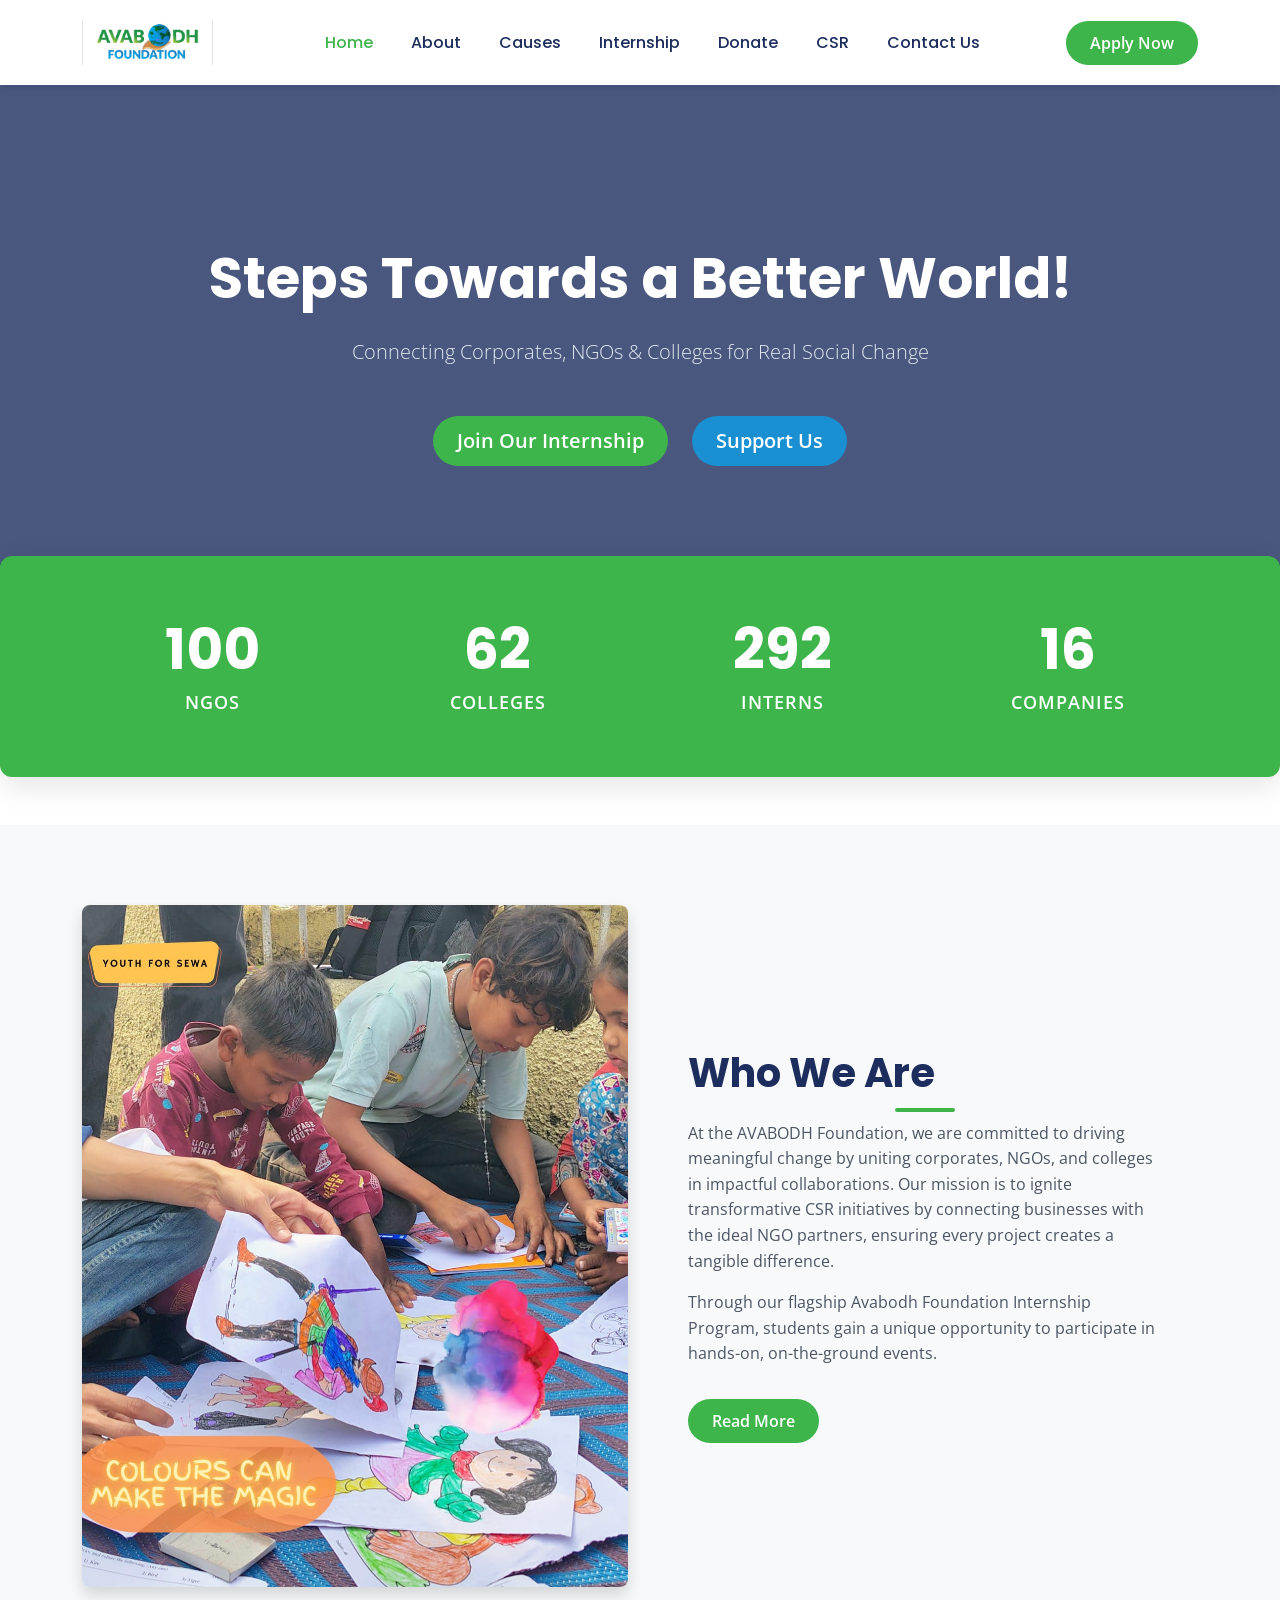
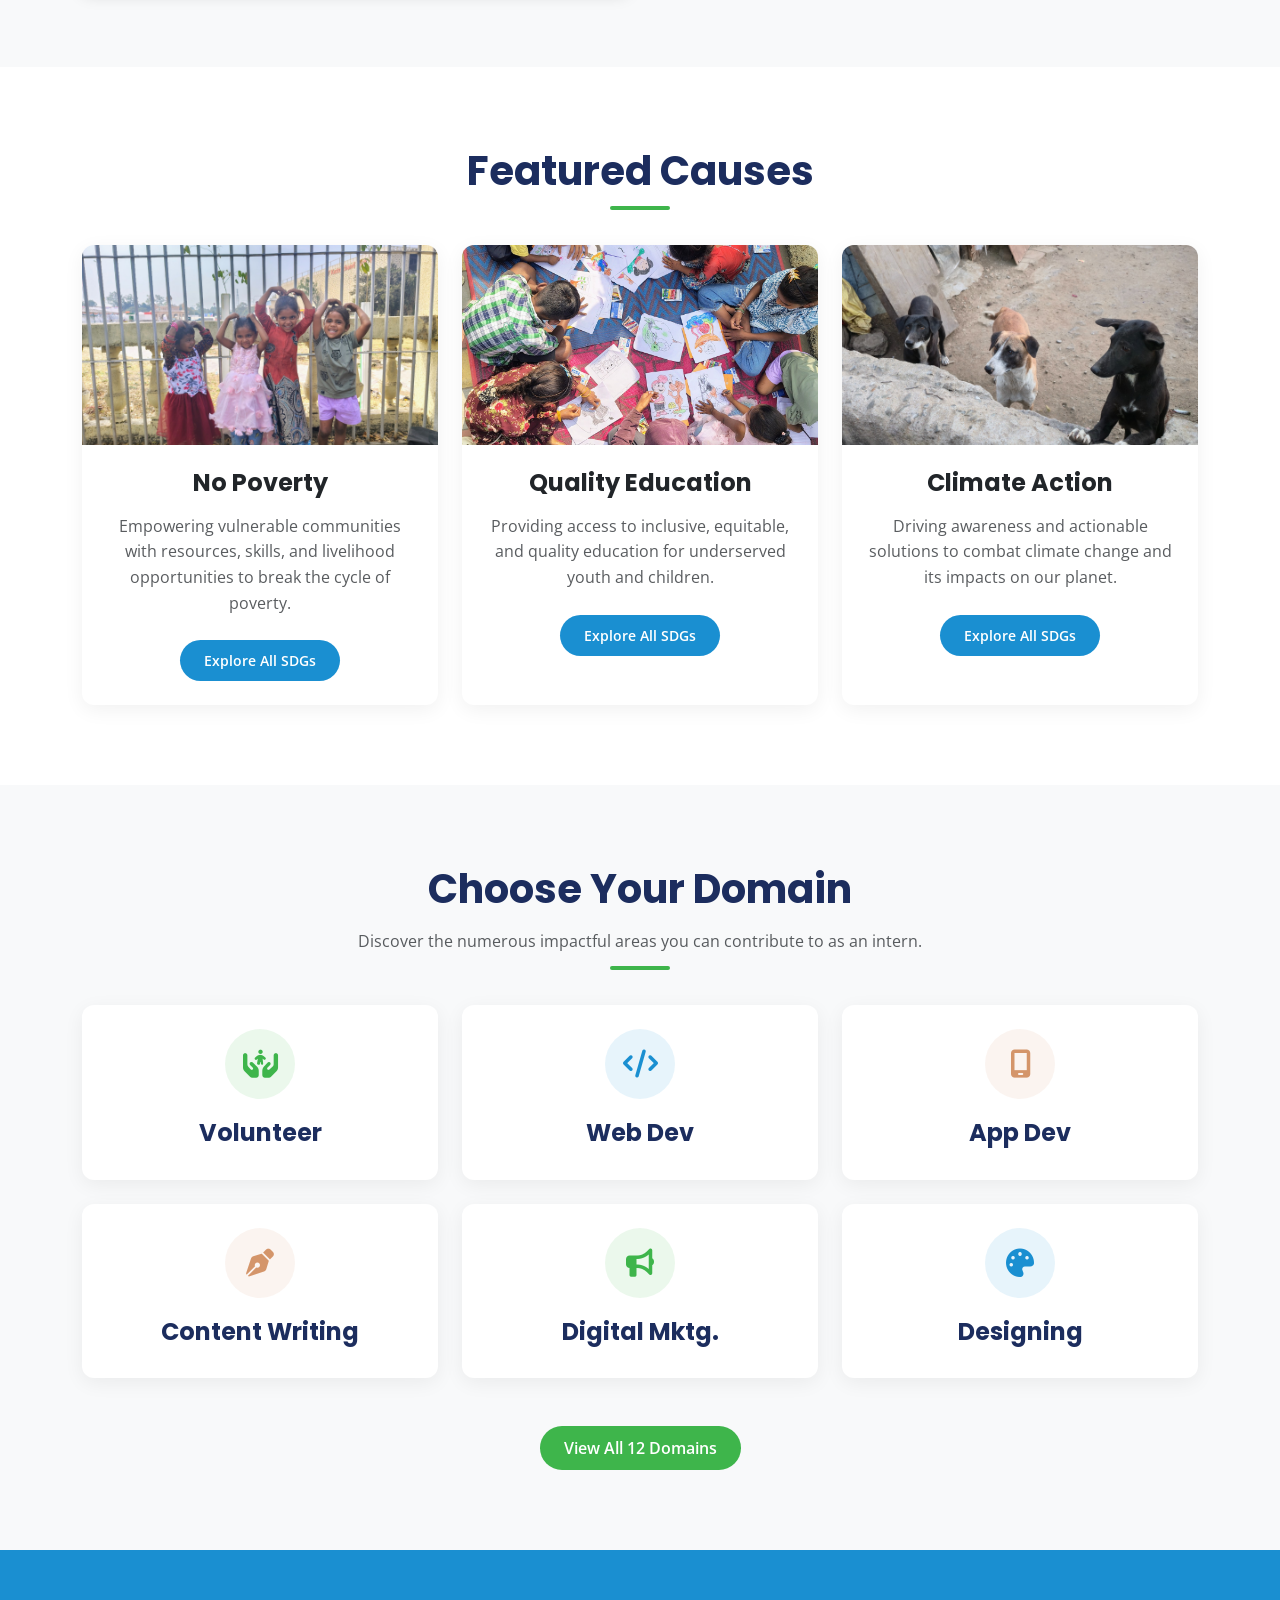
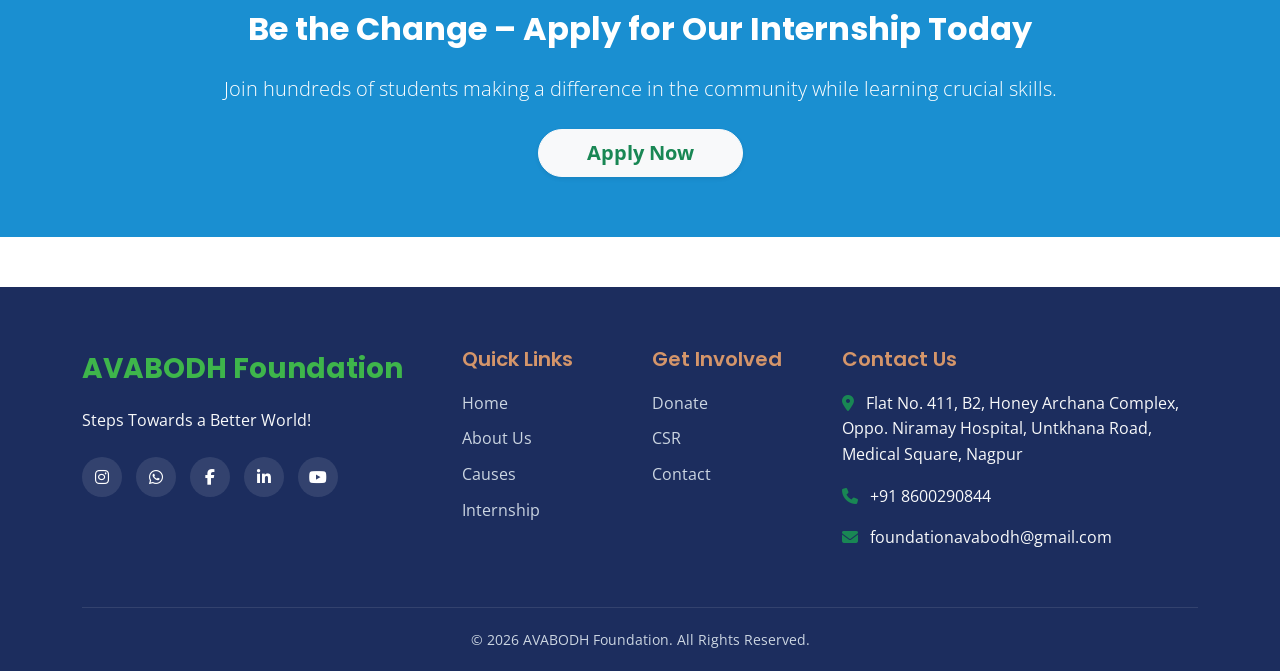
==== index.html @ 66e3672c "Update index.html" ====
<!DOCTYPE html>
<html lang="en">
<head>
    <meta charset="UTF-8">
    <meta name="viewport" content="width=device-width, initial-scale=1.0">
    <meta name="description" content="AVABODH Foundation - Connecting Corporates, NGOs & Colleges for Real Social Change">
    <title>AVABODH Foundation | Steps Towards a Better World!</title>
    <!-- Google Fonts -->
    <link href="https://fonts.googleapis.com/css2?family=Poppins:wght@400;500;600;700;800&family=Open+Sans:wght@400;500;600&display=swap" rel="stylesheet">
    <!-- Bootstrap 5 CSS -->
    <link href="https://cdn.jsdelivr.net/npm/bootstrap@5.3.0/dist/css/bootstrap.min.css" rel="stylesheet">
    <!-- Font Awesome 6 -->
    <link rel="stylesheet" href="https://cdnjs.cloudflare.com/ajax/libs/font-awesome/6.4.0/css/all.min.css">
    <!-- Custom CSS -->
    <link rel="stylesheet" href="css/style.css">
</head>
<body>

    <!-- Navbar -->
    <nav class="navbar navbar-expand-lg sticky-top">
        <div class="container">
            <a class="navbar-brand d-flex align-items-center" href="index.html">
    <img src="images/logo.jpeg" alt="AVABODH Logo" class="logo-img">
</a>
            <button class="navbar-toggler" type="button" data-bs-toggle="collapse" data-bs-toggle="collapse" data-bs-target="#mainNav" aria-controls="mainNav" aria-expanded="false" aria-label="Toggle navigation">
                <span class="navbar-toggler-icon"></span>
            </button>
            <div class="collapse navbar-collapse" id="mainNav">
                <ul class="navbar-nav mx-auto mb-2 mb-lg-0">
                    <li class="nav-item"><a class="nav-link active" href="index.html">Home</a></li>
                    <li class="nav-item"><a class="nav-link" href="about.html">About</a></li>
                    <li class="nav-item"><a class="nav-link" href="causes.html">Causes</a></li>
                    <li class="nav-item"><a class="nav-link" href="internship.html">Internship</a></li>
                    <li class="nav-item"><a class="nav-link" href="donate.html">Donate</a></li>
                    <li class="nav-item"><a class="nav-link" href="csr.html">CSR</a></li>
                    <li class="nav-item"><a class="nav-link" href="contact.html">Contact Us</a></li>
                </ul>
                <a href="internship.html" class="btn btn-primary-custom">Apply Now</a>
            </div>
        </div>
    </nav>

    <!-- Hero Section -->
    <section class="hero-section text-center d-flex align-items-center">
        <div class="container">
            <div class="row align-items-center justify-content-center">
                <div class="col-lg-10">
                    <h1 class="display-3 fw-bold mb-4">Steps Towards a <span>Better World!</span></h1>
                    <p class="lead mb-5">Connecting Corporates, NGOs & Colleges for Real Social Change</p>
                    <div class="d-flex justify-content-center gap-4">
                        <a href="internship.html" class="btn btn-primary-custom btn-lg">Join Our Internship</a>
                        <a href="donate.html" class="btn btn-secondary-custom btn-lg">Support Us</a>
                    </div>
                </div>
            </div>
        </div>
    </section>

    <!-- Stats Section -->
<section class="stats-section mb-5">
    <div class="container">
        <div class="row text-center g-4">

            <!-- NGOs -->
            <div class="col-md-3 col-6">
                <div class="stat-item">
                    <h2 class="stat-counter" data-target="130">0</h2>
                    <p>NGOs</p>
                </div>
            </div>

            <!-- Colleges -->
            <div class="col-md-3 col-6">
                <div class="stat-item">
                    <h2 class="stat-counter" data-target="80">0</h2>
                    <p>Colleges</p>
                </div>
            </div>

            <!-- Interns -->
            <div class="col-md-3 col-6">
                <div class="stat-item">
                    <h2 class="stat-counter" data-target="380">0</h2>
                    <p>Interns</p>
                </div>
            </div>

            <!-- Companies -->
            <div class="col-md-3 col-6">
                <div class="stat-item">
                    <h2 class="stat-counter" data-target="20">0</h2>
                    <p>Companies</p>
                </div>
            </div>

        </div>
    </div>
</section>
    <!-- About Preview -->
    <section class="section-padding bg-light">
        <div class="container">
            <div class="row align-items-center">
                <div class="col-lg-6 mb-4 mb-lg-0">
                    <img src="IMG-20260204-WA0014.jpg" alt="About Us" class="img-fluid rounded-3 shadow">
                </div>
                <div class="col-lg-6 px-lg-5">
                    <div class="section-title text-start mb-4">
                        <h2 class="fw-bold">Who We Are</h2>
                    </div>
                    <p>At the AVABODH Foundation, we are committed to driving meaningful change by uniting corporates, NGOs, and colleges in impactful collaborations. Our mission is to ignite transformative CSR initiatives by connecting businesses with the ideal NGO partners, ensuring every project creates a tangible difference.</p>
                    <p>Through our flagship Avabodh Foundation Internship Program, students gain a unique opportunity to participate in hands-on, on-the-ground events.</p>
                    <a href="about.html" class="btn btn-primary-custom mt-3">Read More</a>
                </div>
            </div>
        </div>
    </section>

    <!-- Featured Causes -->
    <section class="section-padding">
        <div class="container">
            <div class="section-title">
                <h2>Featured Causes</h2>
            </div>
            <div class="row g-4">
                <div class="col-lg-4 col-md-6">
                    <div class="card custom-card">
                        <div class="card-img-container">
                            <img src="./images/poverty.jpeg" alt="No Poverty" class="img-fluid">
                        </div>
                        <div class="card-body p-4 text-center">
                            <h4 class="card-title fw-bold mb-3">No Poverty</h4>
                            <p class="card-text text-muted mb-4">Empowering vulnerable communities with resources, skills, and livelihood opportunities to break the cycle of poverty.</p>
                            <a href="causes.html" class="btn btn-secondary-custom btn-sm">Explore All SDGs</a>
                        </div>
                    </div>
                </div>
                <div class="col-lg-4 col-md-6">
                    <div class="card custom-card">
                        <div class="card-img-container">
                            <img src="./images/educationq.jpeg" alt="Quality Education">
                        </div>
                        <div class="card-body p-4 text-center">
                            <h4 class="card-title fw-bold mb-3">Quality Education</h4>
                            <p class="card-text text-muted mb-4">Providing access to inclusive, equitable, and quality education for underserved youth and children.</p>
                            <a href="causes.html" class="btn btn-secondary-custom btn-sm">Explore All SDGs</a>
                        </div>
                    </div>
                </div>
                <div class="col-lg-4 col-md-6">
                    <div class="card custom-card">
                        <div class="card-img-container">
                            <img src="./images/climate.jpeg" alt="Climate Action">
                        </div>
                        <div class="card-body p-4 text-center">
                            <h4 class="card-title fw-bold mb-3">Climate Action</h4>
                            <p class="card-text text-muted mb-4">Driving awareness and actionable solutions to combat climate change and its impacts on our planet.</p>
                            <a href="causes.html" class="btn btn-secondary-custom btn-sm">Explore All SDGs</a>
                        </div>
                    </div>
                </div>
            </div>
        </div>
    </section>

    <!-- Internship Teaser -->
    <section class="section-padding bg-light">
        <div class="container">
            <div class="section-title">
                <h2>Choose Your Domain</h2>
                <p class="text-muted mt-3">Discover the numerous impactful areas you can contribute to as an intern.</p>
            </div>
            <div class="row g-4 mb-5 text-center">
                <div class="col-md-4 col-sm-6">
                    <div class="card custom-card p-4">
                        <div class="icon-box mx-auto"><i class="fa-solid fa-hands-holding-child"></i></div>
                        <h4 class="fw-bold">Volunteer</h4>
                    </div>
                </div>
                <div class="col-md-4 col-sm-6">
                    <div class="card custom-card p-4">
                        <div class="icon-box mx-auto blue"><i class="fa-solid fa-code"></i></div>
                        <h4 class="fw-bold">Web Dev</h4>
                    </div>
                </div>
                <div class="col-md-4 col-sm-6">
                    <div class="card custom-card p-4">
                        <div class="icon-box mx-auto tan"><i class="fa-solid fa-mobile-screen"></i></div>
                        <h4 class="fw-bold">App Dev</h4>
                    </div>
                </div>
                <div class="col-md-4 col-sm-6">
                    <div class="card custom-card p-4">
                        <div class="icon-box mx-auto tan"><i class="fa-solid fa-pen-nib"></i></div>
                        <h4 class="fw-bold">Content Writing</h4>
                    </div>
                </div>
                <div class="col-md-4 col-sm-6">
                    <div class="card custom-card p-4">
                        <div class="icon-box mx-auto"><i class="fa-solid fa-bullhorn"></i></div>
                        <h4 class="fw-bold">Digital Mktg.</h4>
                    </div>
                </div>
                <div class="col-md-4 col-sm-6">
                    <div class="card custom-card p-4">
                        <div class="icon-box mx-auto blue"><i class="fa-solid fa-palette"></i></div>
                        <h4 class="fw-bold">Designing</h4>
                    </div>
                </div>
            </div>
            <div class="text-center">
                <a href="internship.html" class="btn btn-primary-custom">View All 12 Domains</a>
            </div>
        </div>
    </section>

    <!-- CTA Banner -->
    <section class="cta-banner">
        <div class="container">
            <h2 class="fw-bold mb-4">Be the Change – Apply for Our Internship Today</h2>
            <p class="lead mb-4">Join hundreds of students making a difference in the community while learning crucial skills.</p>
            <a href="internship.html" class="btn btn-light btn-lg text-success fw-bold px-5 rounded-pill shadow-sm">Apply Now</a>
        </div>
    </section>

    <!-- Footer -->
    <footer>
        <div class="container">
            <div class="row g-4">
                <div class="col-lg-4 col-md-6">
                    <a class="navbar-brand text-white fs-3 fw-bold d-block mb-3" href="index.html" style="font-family: var(--heading-font);">AVABODH <span style="color: var(--primary-green);">Foundation</span></a>
                    <p class="mb-4 text-light">Steps Towards a Better World!</p>
                    <div class="social-icons">
                        <a href="https://www.instagram.com/reel/C9L1jUaPxgK/" target="_blank"><i class="fa-brands fa-instagram"></i></a>
                        <a href="https://chat.whatsapp.com/GaS6UkNaG8NHEqU58YS4Jh" target="_blank"><i class="fa-brands fa-whatsapp"></i></a>
                        <a href="https://www.facebook.com/reel/1158831598672202" target="_blank"><i class="fa-brands fa-facebook-f"></i></a>
                        <a href="https://www.linkedin.com/posts/avabodh-foundationn_avabodh-socialservicecommunityimpact-activity-7216248771544854529-NcuN" target="_blank"><i class="fa-brands fa-linkedin-in"></i></a>
                        <a href="https://youtube.com/shorts/wvzw0YIG0To" target="_blank"><i class="fa-brands fa-youtube"></i></a>
                    </div>
                </div>
                <div class="col-lg-2 col-md-6">
                    <h5>Quick Links</h5>
                    <ul>
                        <li><a href="index.html">Home</a></li>
                        <li><a href="about.html">About Us</a></li>
                        <li><a href="causes.html">Causes</a></li>
                        <li><a href="internship.html">Internship</a></li>
                    </ul>
                </div>
                <div class="col-lg-2 col-md-6">
                    <h5>Get Involved</h5>
                    <ul>
                        <li><a href="donate.html">Donate</a></li>
                        <li><a href="csr.html">CSR</a></li>
                        <li><a href="contact.html">Contact</a></li>
                    </ul>
                </div>
                <div class="col-lg-4 col-md-6">
                    <h5>Contact Us</h5>
                    <ul class="text-light list-unstyled">
                        <li class="mb-3"><i class="fa-solid fa-location-dot me-2 text-success"></i> Flat No. 411, B2, Honey Archana Complex, Oppo. Niramay Hospital, Untkhana Road, Medical Square, Nagpur</li>
                        <li class="mb-3"><i class="fa-solid fa-phone me-2 text-success"></i> +91 8600290844</li>
                        <li class="mb-3"><i class="fa-solid fa-envelope me-2 text-success"></i> foundationavabodh@gmail.com</li>
                    </ul>
                </div>
            </div>
            <div class="footer-bottom">
                <p class="mb-0">&copy; <span id="year"></span> AVABODH Foundation. All Rights Reserved.</p>
            </div>
        </div>
    </footer>

    <!-- Bootstrap & JS -->
    <script src="https://cdn.jsdelivr.net/npm/bootstrap@5.3.0/dist/js/bootstrap.bundle.min.js"></script>
    <script src="js/main.js"></script>
    <script>
        document.getElementById('year').textContent = new Date().getFullYear();
    </script>
</body>
</html>
---- css/style.css ----
:root {
  --primary-green: #3EB54B;
  --secondary-blue: #1A8FD1;
  --dark-navy: #1C2D5E;
  --accent-tan: #D4956A;
  --bg-color: #FFFFFF;
  --heading-font: 'Poppins', sans-serif;
  --body-font: 'Open Sans', sans-serif;
}

html {
  scroll-behavior: smooth;
}

body {
  font-family: var(--body-font);
  background-color: var(--bg-color);
  color: #4b5563;
  line-height: 1.6;
}

h1, h2, h3, h4, h5, h6 {
  font-family: var(--heading-font);
  font-weight: 700;
  color: var(--dark-navy);
}

/* Custom Buttons */
.btn-primary-custom {
  background-color: var(--primary-green);
  color: #fff;
  border: none;
  font-weight: 600;
  padding: 10px 24px;
  border-radius: 30px;
  transition: all 0.3s ease;
}
.btn-primary-custom:hover {
  background-color: #32963d;
  color: #fff;
  transform: translateY(-2px);
  box-shadow: 0 4px 10px rgba(62, 181, 75, 0.4);
}

.btn-secondary-custom {
  background-color: var(--secondary-blue);
  color: #fff;
  border: none;
  font-weight: 600;
  padding: 10px 24px;
  border-radius: 30px;
  transition: all 0.3s ease;
}
.btn-secondary-custom:hover {
  background-color: #1574a8;
  color: #fff;
  transform: translateY(-2px);
  box-shadow: 0 4px 10px rgba(26, 143, 209, 0.4);
}

/* Navbar */
.navbar {
  box-shadow: 0 2px 10px rgba(0,0,0,0.1);
  background-color: #fff;
  padding: 15px 0;

  align-items: center;
}
.navbar-brand {
  font-family: var(--heading-font);
  font-weight: 800;
  color: var(--primary-green) !important;
  font-size: 1.7rem;

  border: none !important; 
  box-shadow: none !important;

}
.navbar-brand span {
  color: var(--dark-navy);
}

.logo-img {
  height: 45px;
  width: auto;
  margin-right: 10px;
}

.nav-link {
  font-family: var(--heading-font);
  font-weight: 500;
  color: var(--dark-navy) !important;
  margin: 0 6px;
  transition: color 0.3s;
  white-space: nowrap;
}

.navbar-nav {
  flex-wrap: nowrap;
  gap: 10px;
}
.nav-link:hover, .nav-link.active {
  color: var(--primary-green) !important;
}

/* Footer */
footer {
  background-color: var(--dark-navy);
  color: #e2e8f0;
  padding: 60px 0 20px;
  margin-top: 50px;
}
footer h5 {
  color: var(--accent-tan);
  margin-bottom: 20px;
  font-weight: 600;
  font-size: 1.25rem;
}
footer p {
  color: #cbd5e1;
}
footer ul {
  padding-left: 0;
  list-style: none;
}
footer ul li {
  margin-bottom: 10px;
}
footer a {
  color: #cbd5e1;
  text-decoration: none;
  transition: color 0.3s;
}
footer a:hover {
  color: var(--primary-green);
}
.social-icons a {
  display: inline-flex;
  align-items: center;
  justify-content: center;
  width: 40px;
  height: 40px;
  border-radius: 50%;
  background: rgba(255,255,255,0.1);
  color: #fff;
  margin-right: 10px;
  transition: all 0.3s;
}
.social-icons a:hover {
  background: var(--primary-green);
  transform: translateY(-3px);
}
.footer-bottom {
  border-top: 1px solid rgba(255,255,255,0.1);
  padding-top: 20px;
  margin-top: 40px;
  text-align: center;
  font-size: 0.9rem;
}

/* Shared Section Styles */
.section-padding {
  padding: 80px 0;
}
.section-title {
  position: relative;
  margin-bottom: 50px;
  text-align: center;
}
.section-title h2 {
  font-size: 2.5rem;
}
.section-title::after {
  content: '';
  width: 60px;
  height: 4px;
  background-color: var(--primary-green);
  position: absolute;
  bottom: -15px;
  left: 50%;
  transform: translateX(-50%);
  border-radius: 2px;
}

/* Cards */
.custom-card {
  border: none;
  border-radius: 12px;
  box-shadow: 0 5px 20px rgba(0,0,0,0.06);
  transition: transform 0.3s, box-shadow 0.3s;
  height: 100%;
  overflow: hidden;
  background: #fff;
}
.custom-card:hover {
  transform: translateY(-8px);
  box-shadow: 0 15px 30px rgba(0,0,0,0.12);
}
.card-img-container {
  height: 200px;
  overflow: hidden;
}
.card-img-container img {
  width: 100%;
  height: 100%;
  object-fit: cover;
  transition: transform 0.5s;
}
.custom-card:hover .card-img-container img {
  transform: scale(1.05);
}
.icon-box {
  width: 70px;
  height: 70px;
  display: flex;
  align-items: center;
  justify-content: center;
  border-radius: 50%;
  background: rgba(62, 181, 75, 0.1);
  color: var(--primary-green);
  font-size: 28px;
  margin-bottom: 20px;
}
.icon-box.blue {
    background: rgba(26, 143, 209, 0.1);
    color: var(--secondary-blue);
}
.icon-box.tan {
    background: rgba(212, 149, 106, 0.1);
    color: var(--accent-tan);
}

/* Hero Section */
.hero-section {
  background: linear-gradient(rgba(28, 45, 94, 0.8), rgba(28, 45, 94, 0.8)), url('../images/Herobg.png') no-repeat center center/cover;
  padding: 160px 0 120px;
  color: #fff;
  text-align: center;
}
.hero-section h1 {
  color: #fff;
  font-size: 3.5rem;
  margin-bottom: 25px;
  line-height: 1.2;
}
.hero-section p {
  font-size: 1.25rem;
  margin-bottom: 40px;
  color: #e2e8f0;
  max-width: 800px;
  margin-left: auto;
  margin-right: auto;
}

/* Stats Section */
.stats-section {
  background-color: var(--primary-green);
  color: #fff;
  padding: 60px 0;
  margin-top: -30px;
  position: relative;
  z-index: 10;
  border-radius: 12px;
  box-shadow: 0 10px 30px rgba(0,0,0,0.1);
}
.stat-item h2 {
  color: #fff;
  font-size: 3.5rem;
  margin-bottom: 5px;
}
.stat-item p {
  font-size: 1.1rem;
  font-weight: 600;
  margin: 0;
  text-transform: uppercase;
  letter-spacing: 1px;
}

/* Page Headers */
.page-header {
  background: linear-gradient(rgba(28, 45, 94, 0.85), rgba(28, 45, 94, 0.85)), url('https://picsum.photos/1920/600?random=2') no-repeat center center/cover;
  padding: 120px 0 80px;
  text-align: center;
  color: #fff;
  margin-bottom: 40px;
}
.page-header h1 {
  color: #fff;
  font-size: 3rem;
  margin-bottom: 15px;
}
.page-header .breadcrumb {
  justify-content: center;
  background: transparent;
  padding: 0;
}
.page-header .breadcrumb-item a {
  color: var(--primary-green);
  text-decoration: none;
}
.page-header .breadcrumb-item.active {
  color: #cbd5e1;
}

/* General Forms */
.form-control, .form-select {
  padding: 12px 15px;
  border-radius: 8px;
  border: 1px solid #ced4da;
}
.form-control:focus, .form-select:focus {
  border-color: var(--primary-green);
  box-shadow: 0 0 0 0.25rem rgba(62, 181, 75, 0.25);
}

/* SDGs Causes specific */
.sdg-card {
  text-align: center;
  padding: 30px 20px;
}
.sdg-number {
  font-size: 3rem;
  font-weight: 800;
  color: var(--primary-green);
  opacity: 0.3;
  margin-bottom: -20px;
}

/* Call to action banners */
.cta-banner {
    background-color: var(--secondary-blue);
    color: white;
    padding: 60px 0;
    text-align: center;
}
.cta-banner h2 {
    color: white;
}
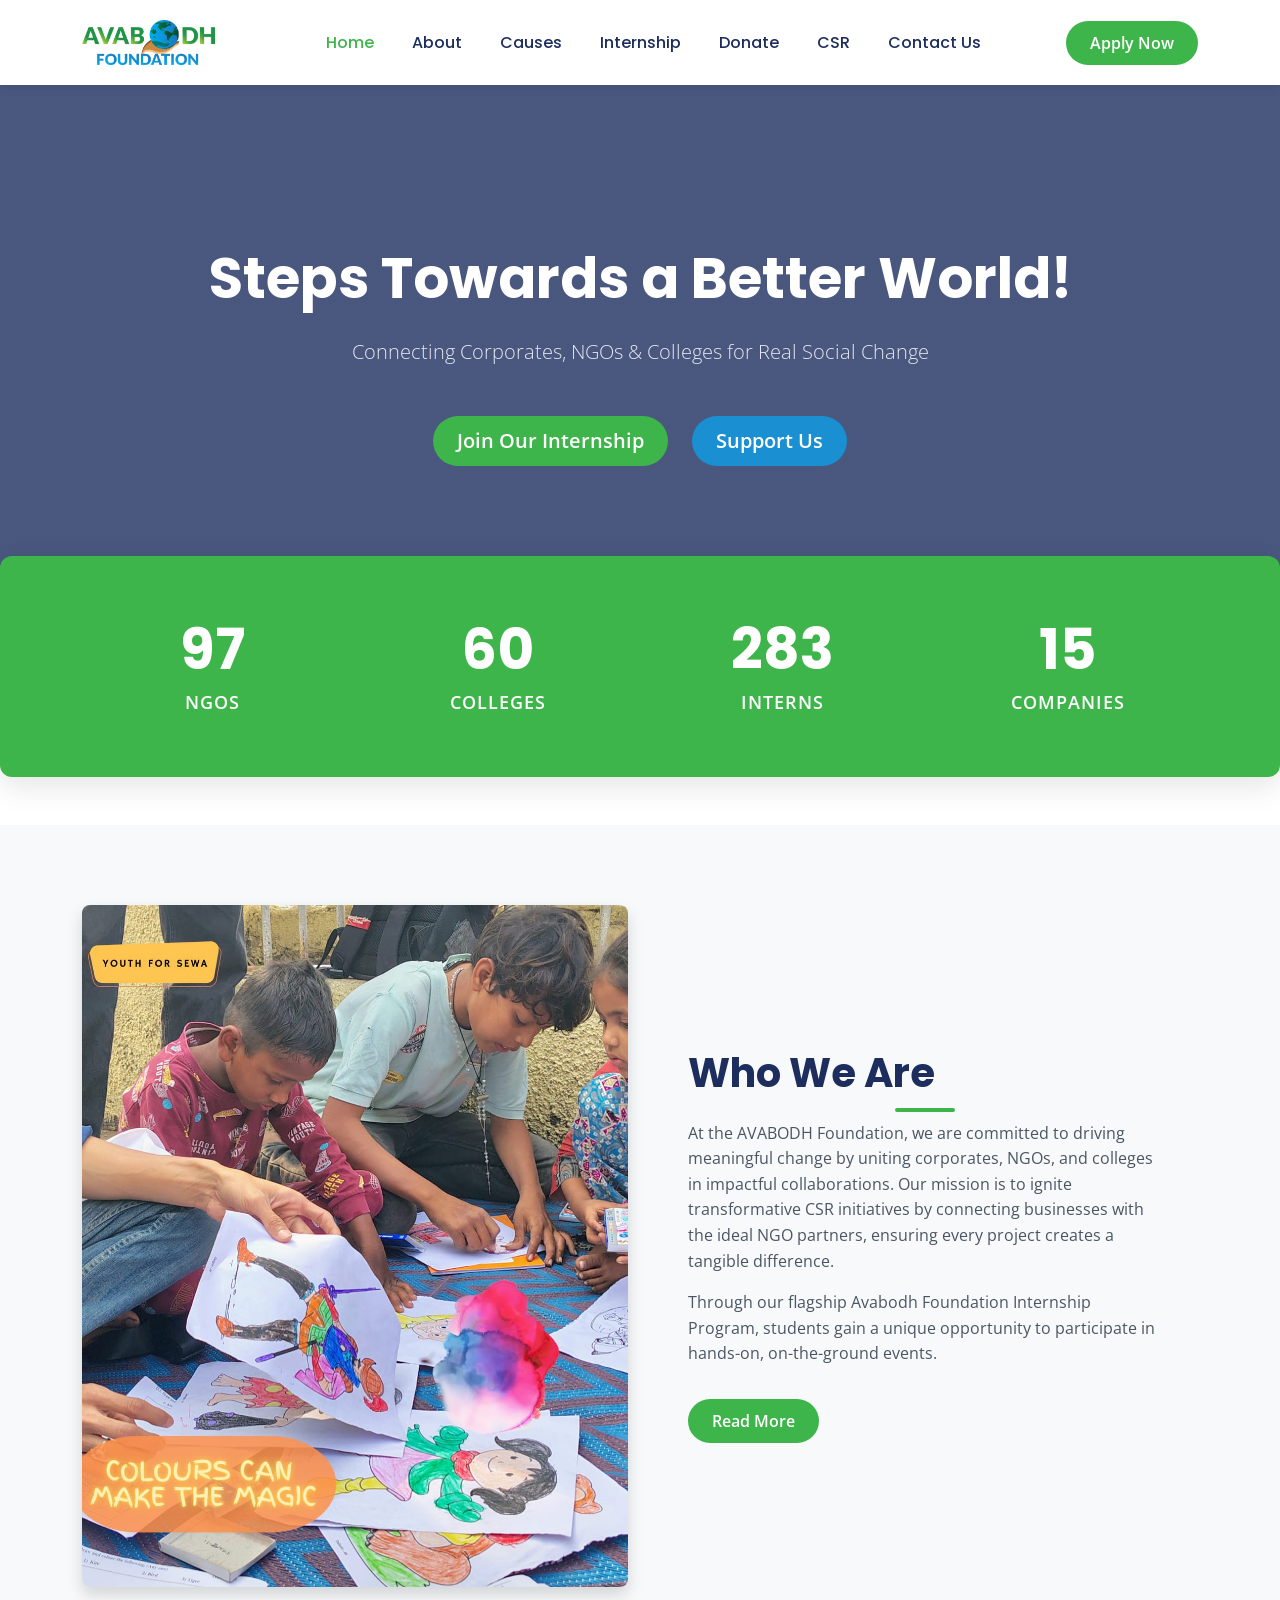
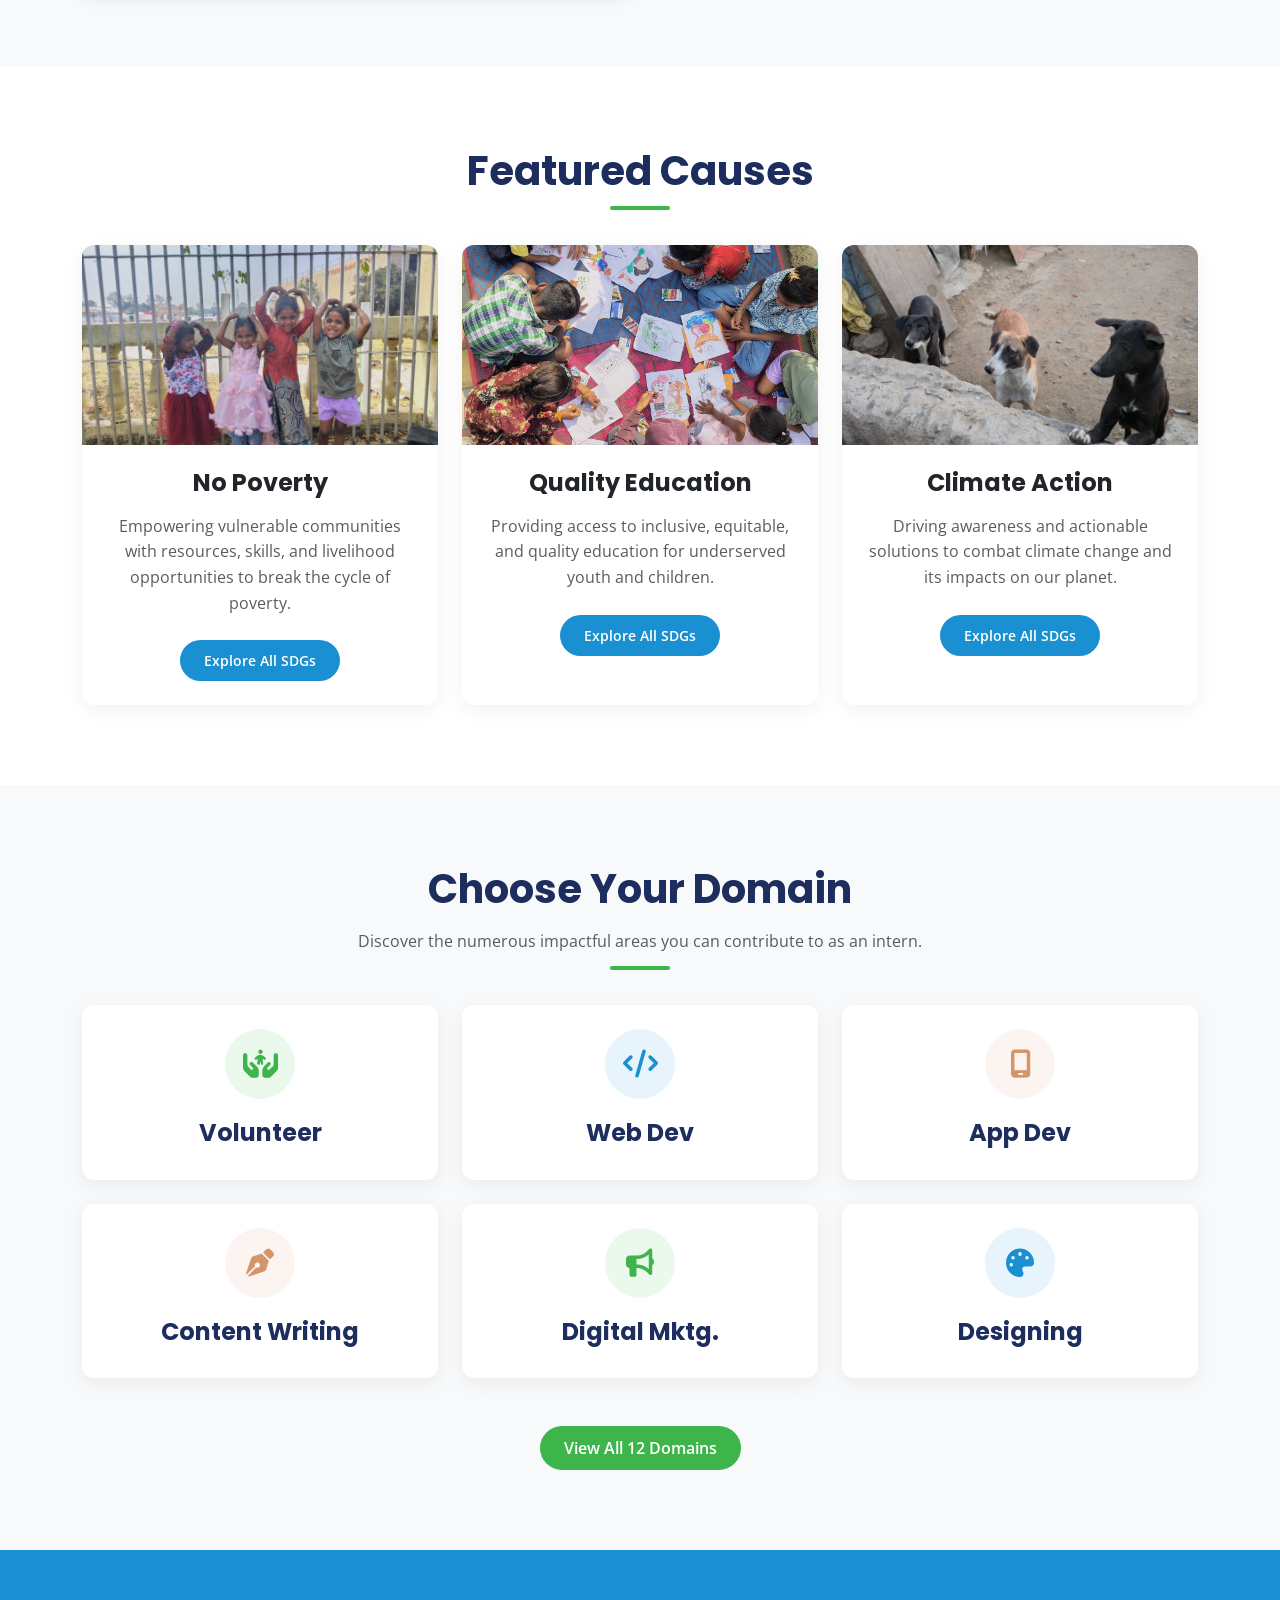
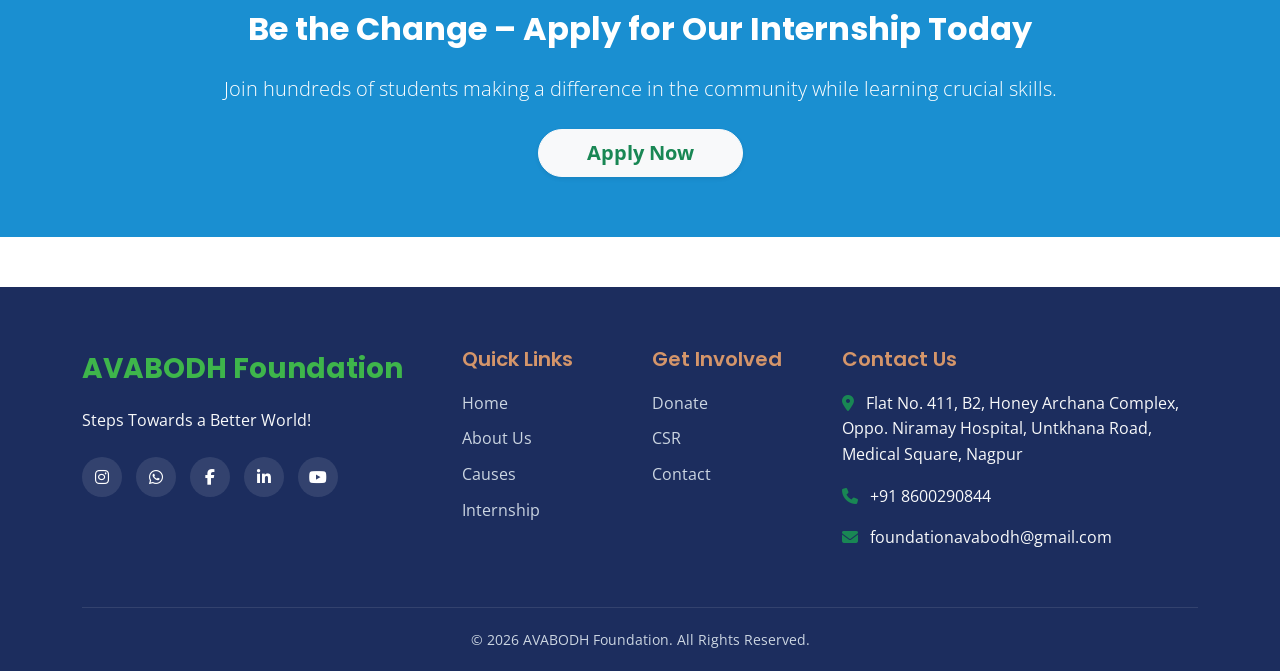
==== commit 69119c65: "Update index.html" ====
--- a/index.html
+++ b/index.html
@@ -20,7 +20,7 @@
     <nav class="navbar navbar-expand-lg sticky-top">
         <div class="container">
             <a class="navbar-brand d-flex align-items-center" href="index.html">
-    <img src="images/logo.jpeg" alt="AVABODH Logo" class="logo-img">
+    <img src="images/logo2.png" alt="AVABODH Logo" class="logo-img">
 </a>
             <button class="navbar-toggler" type="button" data-bs-toggle="collapse" data-bs-toggle="collapse" data-bs-target="#mainNav" aria-controls="mainNav" aria-expanded="false" aria-label="Toggle navigation">
                 <span class="navbar-toggler-icon"></span>
--- a/css/style.css
+++ b/css/style.css
@@ -336,3 +336,38 @@
 .cta-banner h2 {
     color: white;
 }
+
+/* ===== CARD IMAGE SMOOTH ANIMATION ===== */
+.card-img-container img {
+  transition: transform 0.4s ease-in-out;
+}
+
+/* ===== CARD HOVER EFFECT (PREMIUM LOOK) ===== */
+.custom-card {
+  transition: all 0.3s ease;
+}
+
+.custom-card:hover {
+  transform: translateY(-10px) scale(1.01);
+  box-shadow: 0 15px 30px rgba(0,0,0,0.12);
+}
+
+/* ===== OPTIONAL: IMAGE OVERLAY (PRO LOOK) ===== */
+.card-img-container {
+  position: relative;
+}
+
+.card-img-container::after {
+  content: "";
+  position: absolute;
+  inset: 0;
+  background: rgba(0, 0, 0, 0.08); /* light overlay */
+  border-radius: inherit;
+}
+
+/* ===== KEEP IMAGE CLEAN & CONSISTENT ===== */
+.card-img-container img {
+  width: 100%;
+  height: 100%;
+  object-fit: cover;
+}
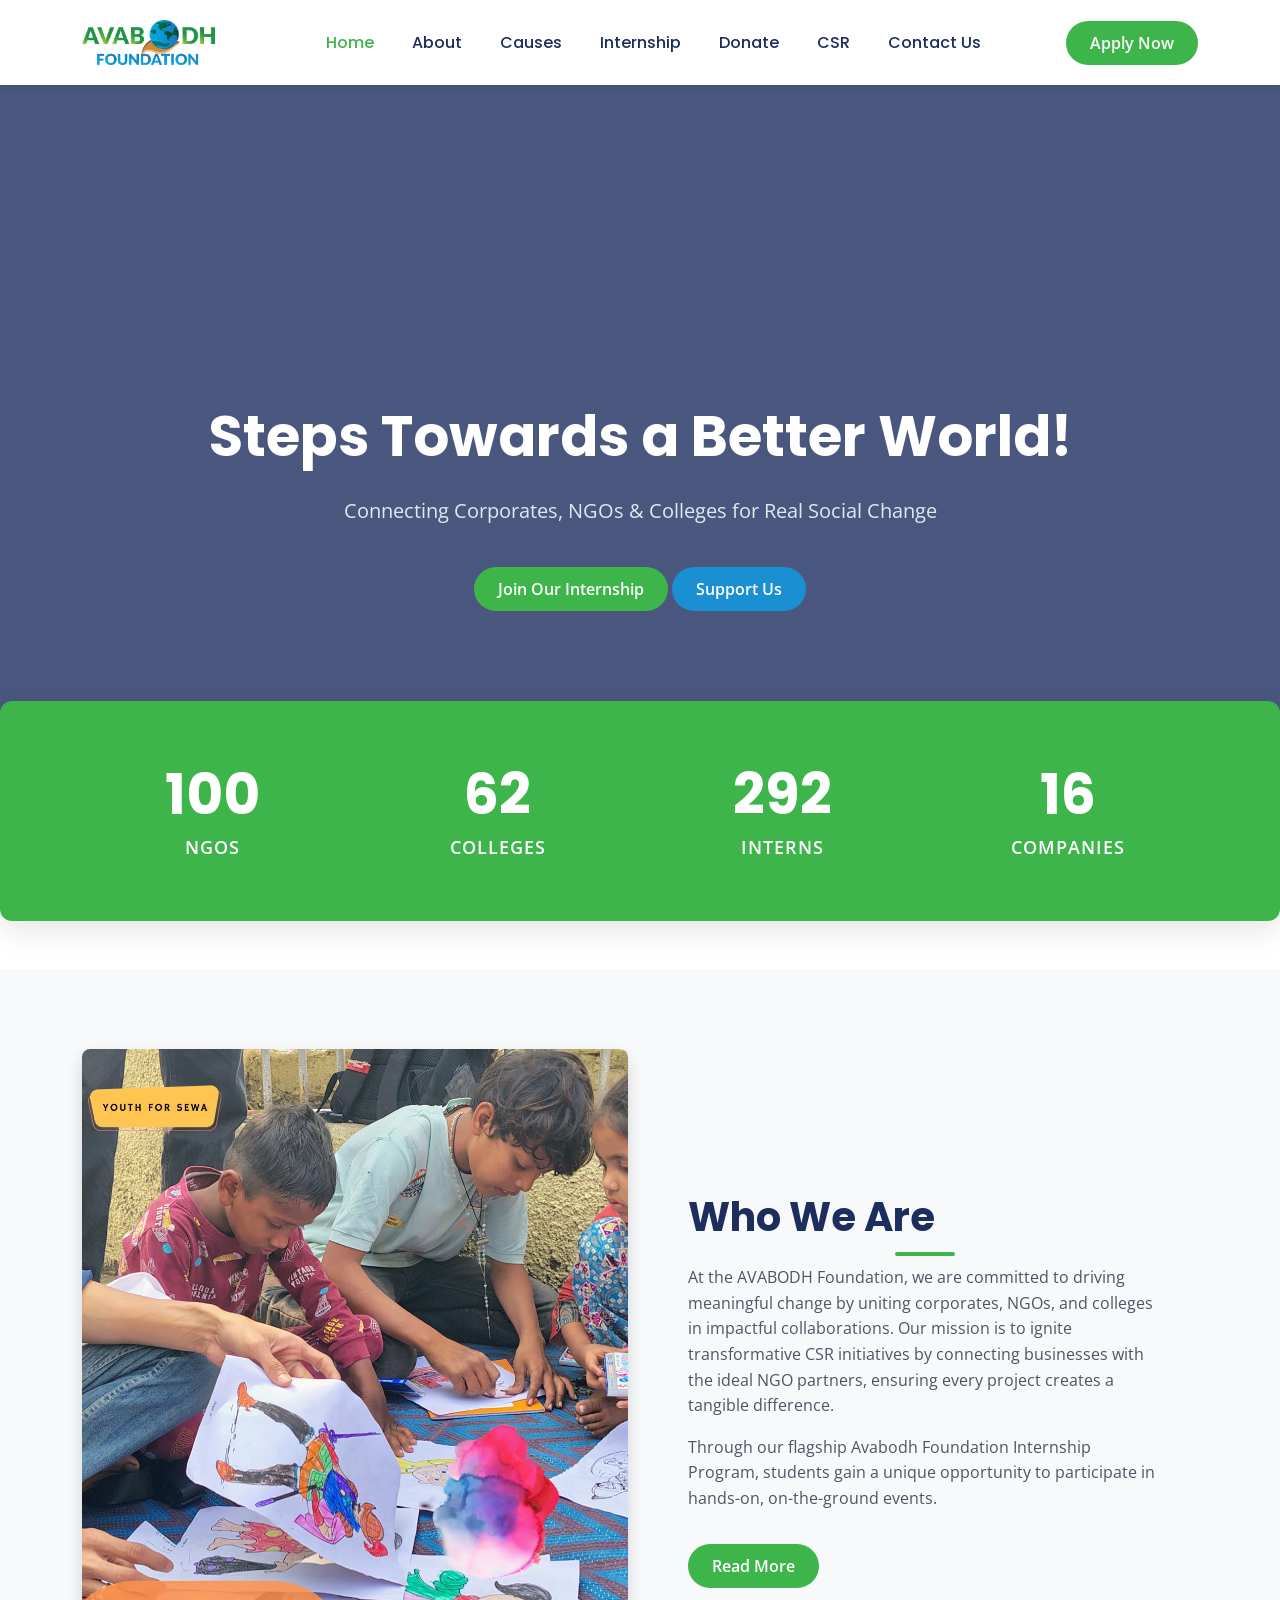
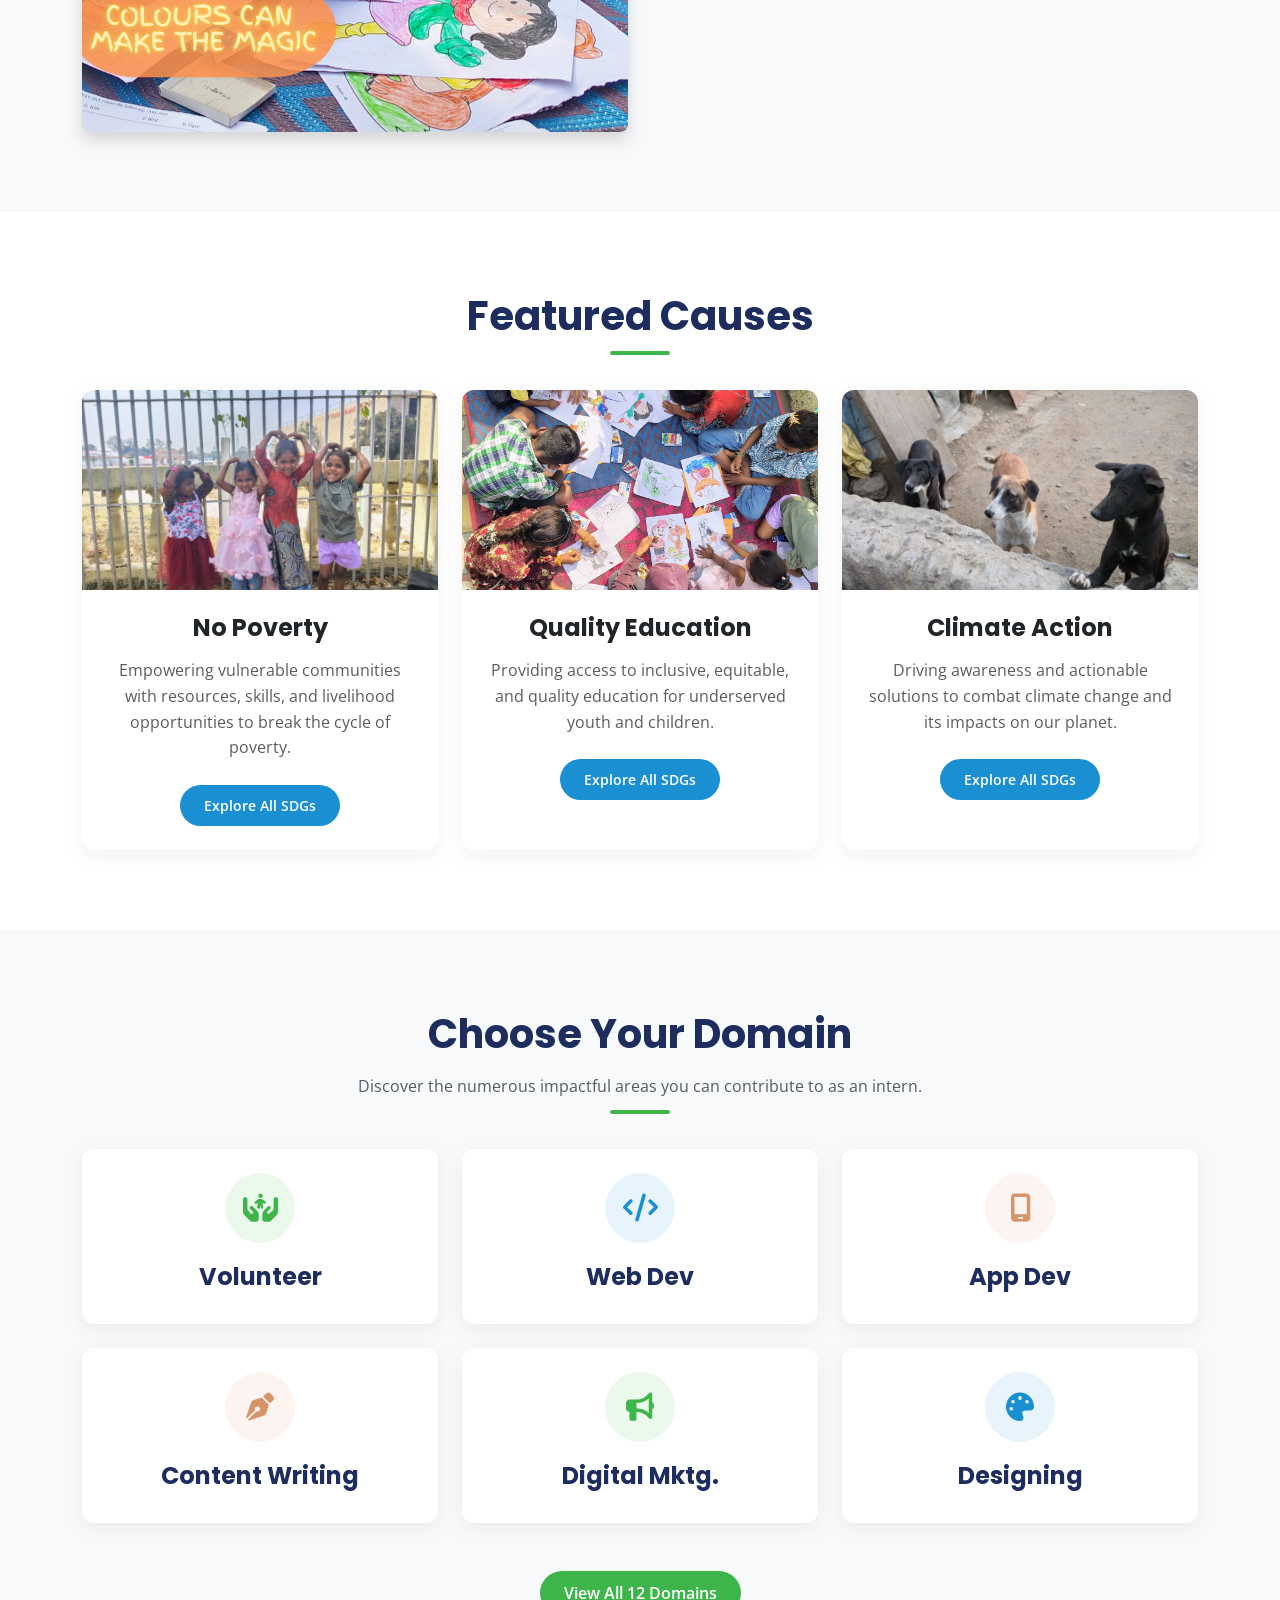
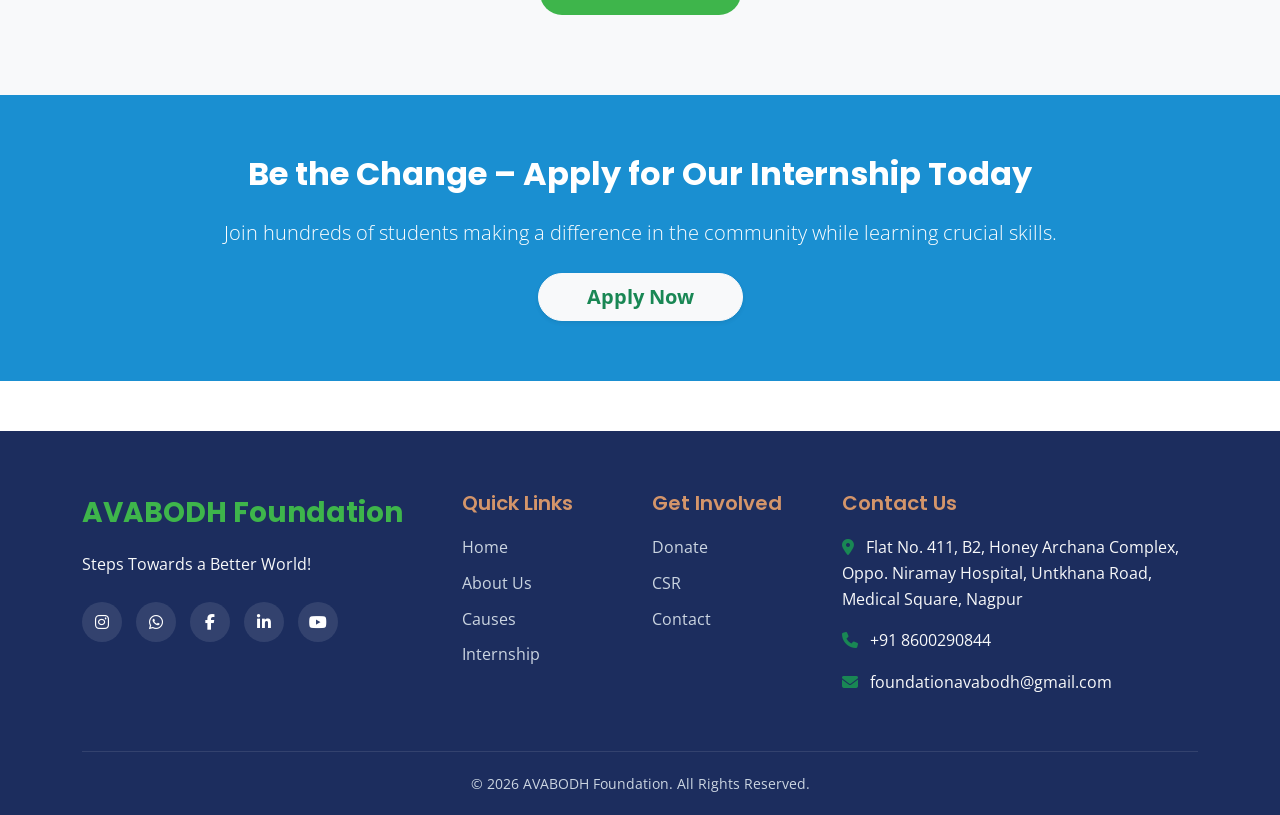
==== commit 63ca5c7f: "Update index.html" ====
--- a/index.html
+++ b/index.html
@@ -22,7 +22,7 @@
             <a class="navbar-brand d-flex align-items-center" href="index.html">
     <img src="images/logo2.png" alt="AVABODH Logo" class="logo-img">
 </a>
-            <button class="navbar-toggler" type="button" data-bs-toggle="collapse" data-bs-toggle="collapse" data-bs-target="#mainNav" aria-controls="mainNav" aria-expanded="false" aria-label="Toggle navigation">
+            <button class="navbar-toggler" type="button" data-bs-toggle="collapse" data-bs-target="#mainNav" aria-controls="mainNav" aria-expanded="false" aria-label="Toggle navigation">
                 <span class="navbar-toggler-icon"></span>
             </button>
             <div class="collapse navbar-collapse" id="mainNav">
@@ -41,20 +41,26 @@
     </nav>
 
     <!-- Hero Section -->
-    <section class="hero-section text-center d-flex align-items-center">
-        <div class="container">
-            <div class="row align-items-center justify-content-center">
-                <div class="col-lg-10">
-                    <h1 class="display-3 fw-bold mb-4">Steps Towards a <span>Better World!</span></h1>
-                    <p class="lead mb-5">Connecting Corporates, NGOs & Colleges for Real Social Change</p>
-                    <div class="d-flex justify-content-center gap-4">
-                        <a href="internship.html" class="btn btn-primary-custom btn-lg">Join Our Internship</a>
-                        <a href="donate.html" class="btn btn-secondary-custom btn-lg">Support Us</a>
-                    </div>
-                </div>
-            </div>
-        </div>
-    </section>
+<section class="hero-section">
+
+  <!-- VIDEO BACKGROUND -->
+  <video autoplay muted loop playsinline class="hero-video">
+    <source src="images/video.mp4" type="video/mp4">
+  </video>
+
+  <!-- DARK OVERLAY -->
+  <div class="hero-overlay"></div>
+
+  <!-- CONTENT -->
+  <div class="container hero-content">
+    <h1>Steps Towards a Better World!</h1>
+    <p>Connecting Corporates, NGOs & Colleges for Real Social Change</p>
+
+    <a href="#" class="btn btn-primary-custom">Join Our Internship</a>
+    <a href="#" class="btn btn-secondary-custom">Support Us</a>
+  </div>
+
+</section>
 
     <!-- Stats Section -->
 <section class="stats-section mb-5">
--- a/css/style.css
+++ b/css/style.css
@@ -336,38 +336,3 @@
 .cta-banner h2 {
     color: white;
 }
-
-/* ===== CARD IMAGE SMOOTH ANIMATION ===== */
-.card-img-container img {
-  transition: transform 0.4s ease-in-out;
-}
-
-/* ===== CARD HOVER EFFECT (PREMIUM LOOK) ===== */
-.custom-card {
-  transition: all 0.3s ease;
-}
-
-.custom-card:hover {
-  transform: translateY(-10px) scale(1.01);
-  box-shadow: 0 15px 30px rgba(0,0,0,0.12);
-}
-
-/* ===== OPTIONAL: IMAGE OVERLAY (PRO LOOK) ===== */
-.card-img-container {
-  position: relative;
-}
-
-.card-img-container::after {
-  content: "";
-  position: absolute;
-  inset: 0;
-  background: rgba(0, 0, 0, 0.08); /* light overlay */
-  border-radius: inherit;
-}
-
-/* ===== KEEP IMAGE CLEAN & CONSISTENT ===== */
-.card-img-container img {
-  width: 100%;
-  height: 100%;
-  object-fit: cover;
-}
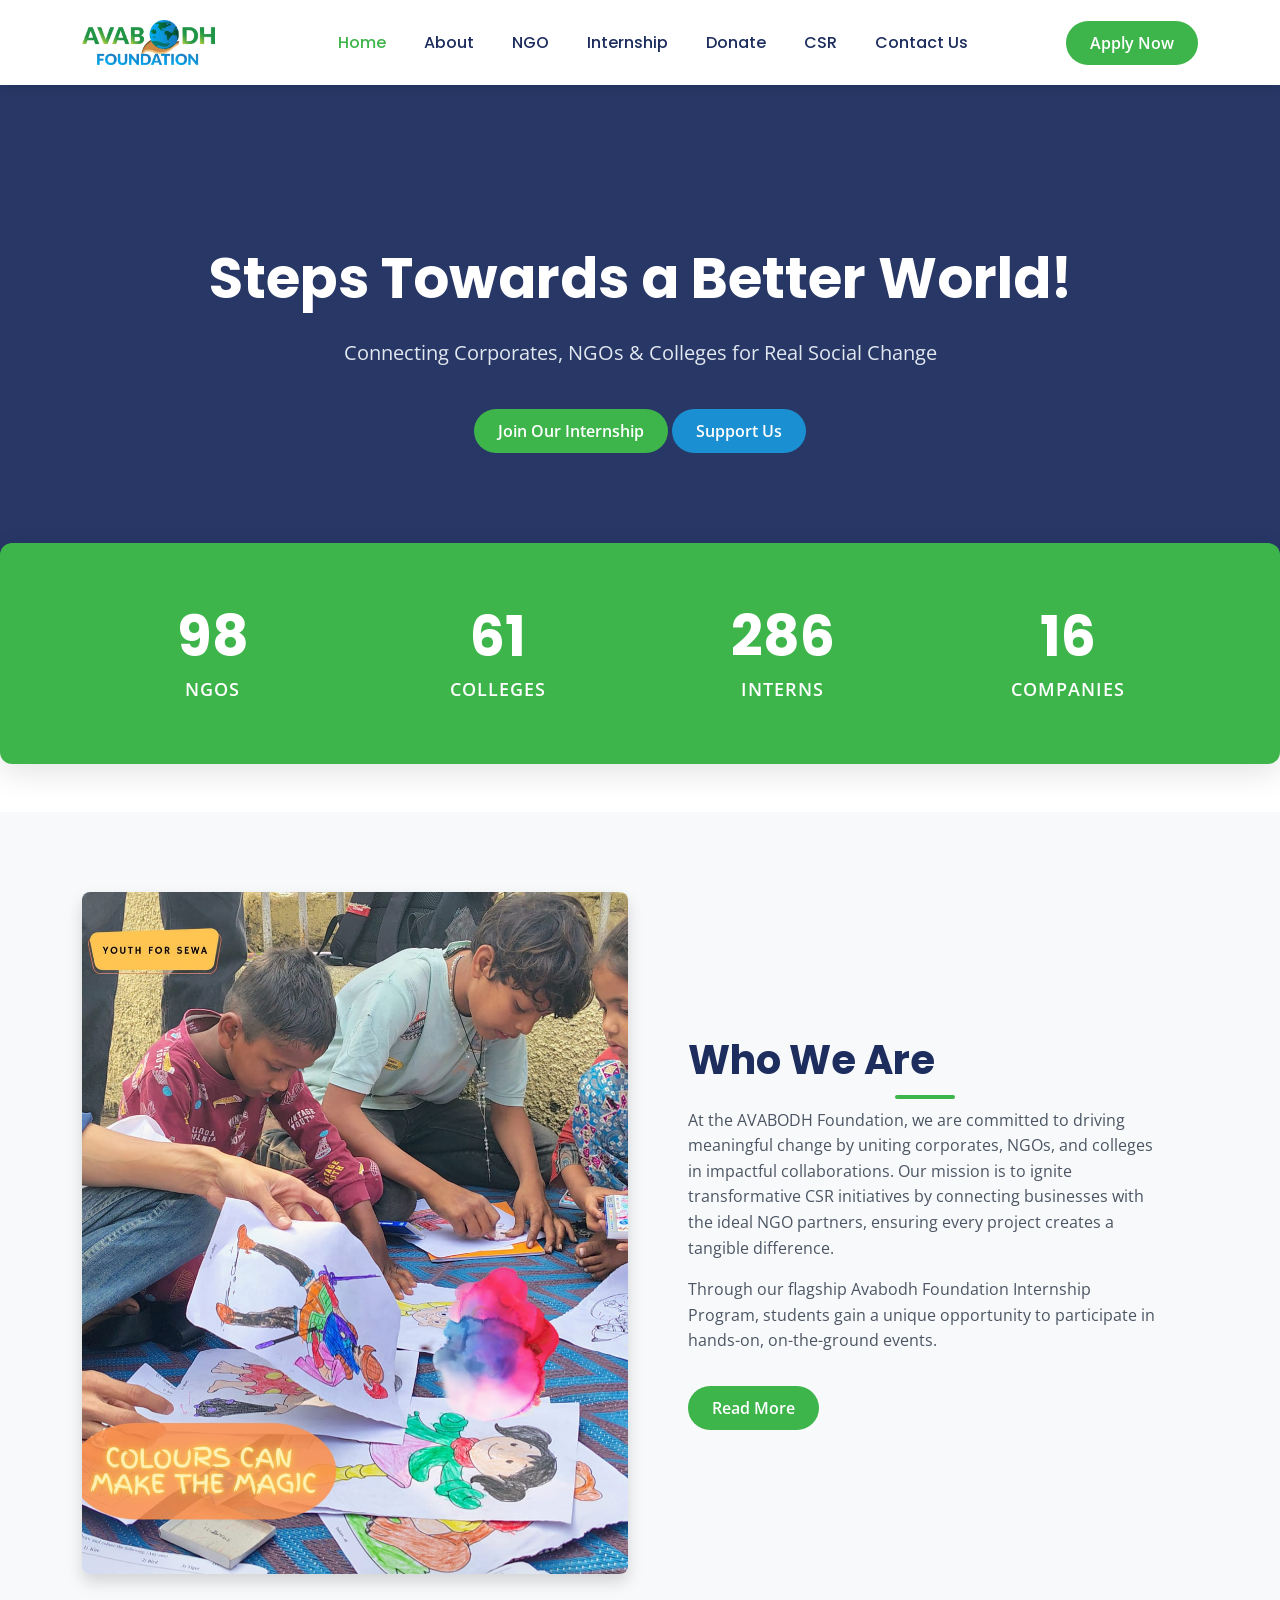
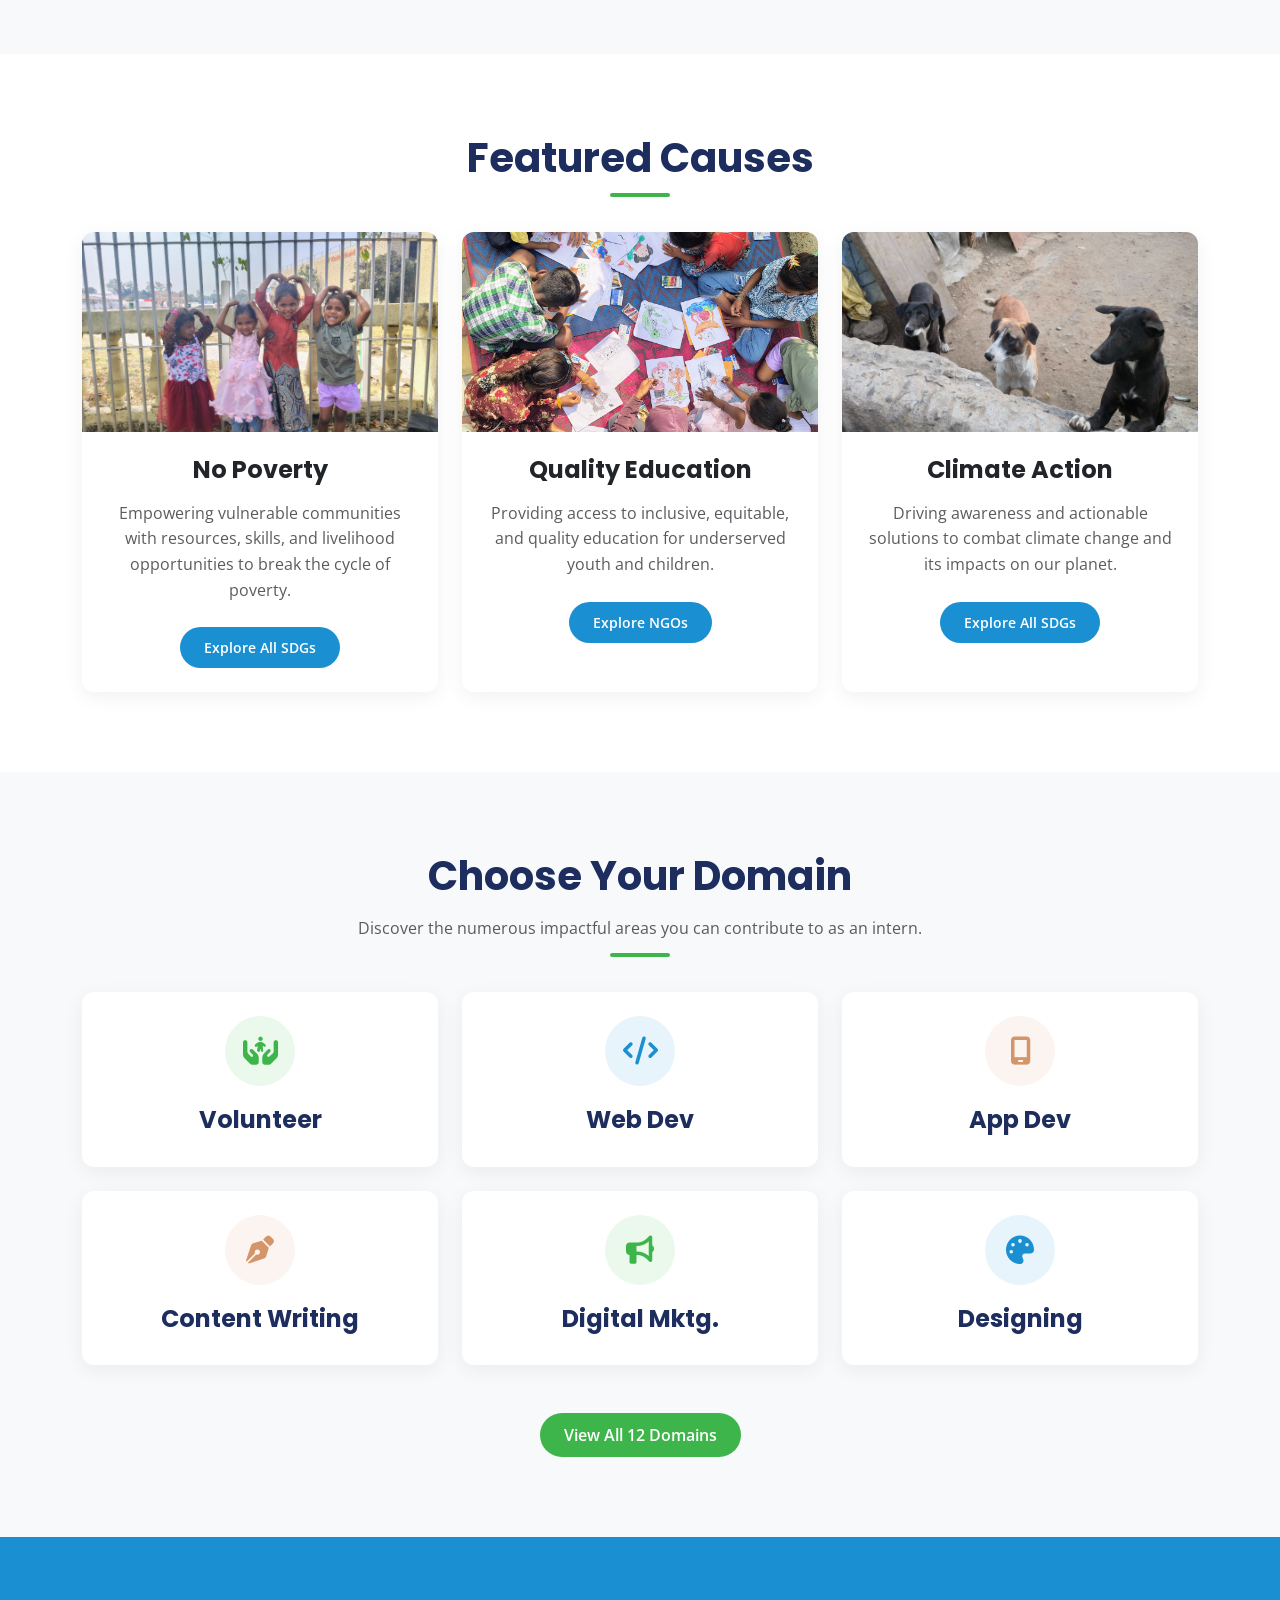
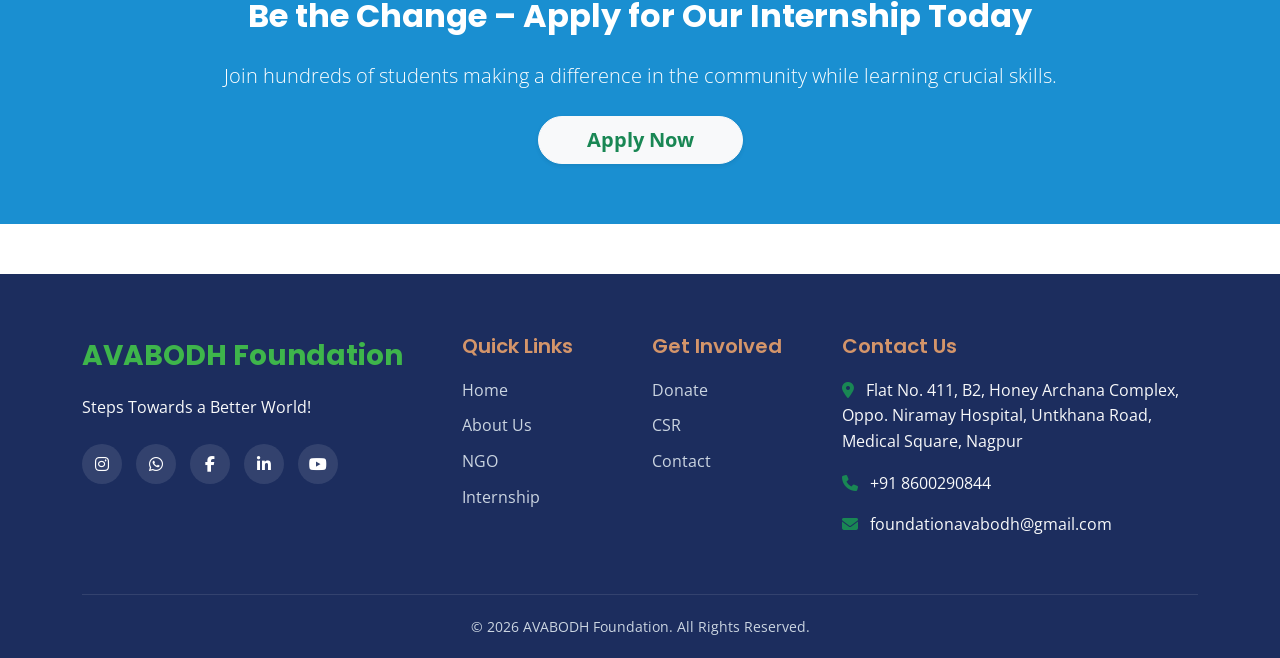
==== commit b316e144: "Update index.html" ====
--- a/index.html
+++ b/index.html
@@ -29,7 +29,7 @@
                 <ul class="navbar-nav mx-auto mb-2 mb-lg-0">
                     <li class="nav-item"><a class="nav-link active" href="index.html">Home</a></li>
                     <li class="nav-item"><a class="nav-link" href="about.html">About</a></li>
-                    <li class="nav-item"><a class="nav-link" href="causes.html">Causes</a></li>
+                    <li class="nav-item"><a class="nav-link" href="NGO.html">NGO</a></li>
                     <li class="nav-item"><a class="nav-link" href="internship.html">Internship</a></li>
                     <li class="nav-item"><a class="nav-link" href="donate.html">Donate</a></li>
                     <li class="nav-item"><a class="nav-link" href="csr.html">CSR</a></li>
@@ -121,7 +121,7 @@
         </div>
     </section>
 
-    <!-- Featured Causes -->
+    <!-- Featured NGOs -->
     <section class="section-padding">
         <div class="container">
             <div class="section-title">
@@ -148,7 +148,7 @@
                         <div class="card-body p-4 text-center">
                             <h4 class="card-title fw-bold mb-3">Quality Education</h4>
                             <p class="card-text text-muted mb-4">Providing access to inclusive, equitable, and quality education for underserved youth and children.</p>
-                            <a href="causes.html" class="btn btn-secondary-custom btn-sm">Explore All SDGs</a>
+                            <a href="NGO.html" class="btn btn-secondary-custom btn-sm">Explore NGOs</a>
                         </div>
                     </div>
                 </div>
@@ -248,7 +248,7 @@
                     <ul>
                         <li><a href="index.html">Home</a></li>
                         <li><a href="about.html">About Us</a></li>
-                        <li><a href="causes.html">Causes</a></li>
+                        <li><a href="NGO.html">NGO</a></li>
                         <li><a href="internship.html">Internship</a></li>
                     </ul>
                 </div>
--- a/css/style.css
+++ b/css/style.css
@@ -336,3 +336,30 @@
 .cta-banner h2 {
     color: white;
 }
+.hero-section {
+  position: relative;
+  overflow: hidden;
+}
+
+.hero-video {
+  position: absolute;
+  top: 50%;
+  left: 50%;
+  width: 100%;
+  height: 100%;
+  object-fit: cover;
+  transform: translate(-50%, -50%);
+  z-index: 1;
+}
+
+.hero-overlay {
+  position: absolute;
+  inset: 0;
+  background: rgba(28, 45, 94, 0.75);
+  z-index: 2;
+}
+
+.hero-content {
+  position: relative;
+  z-index: 3;
+}
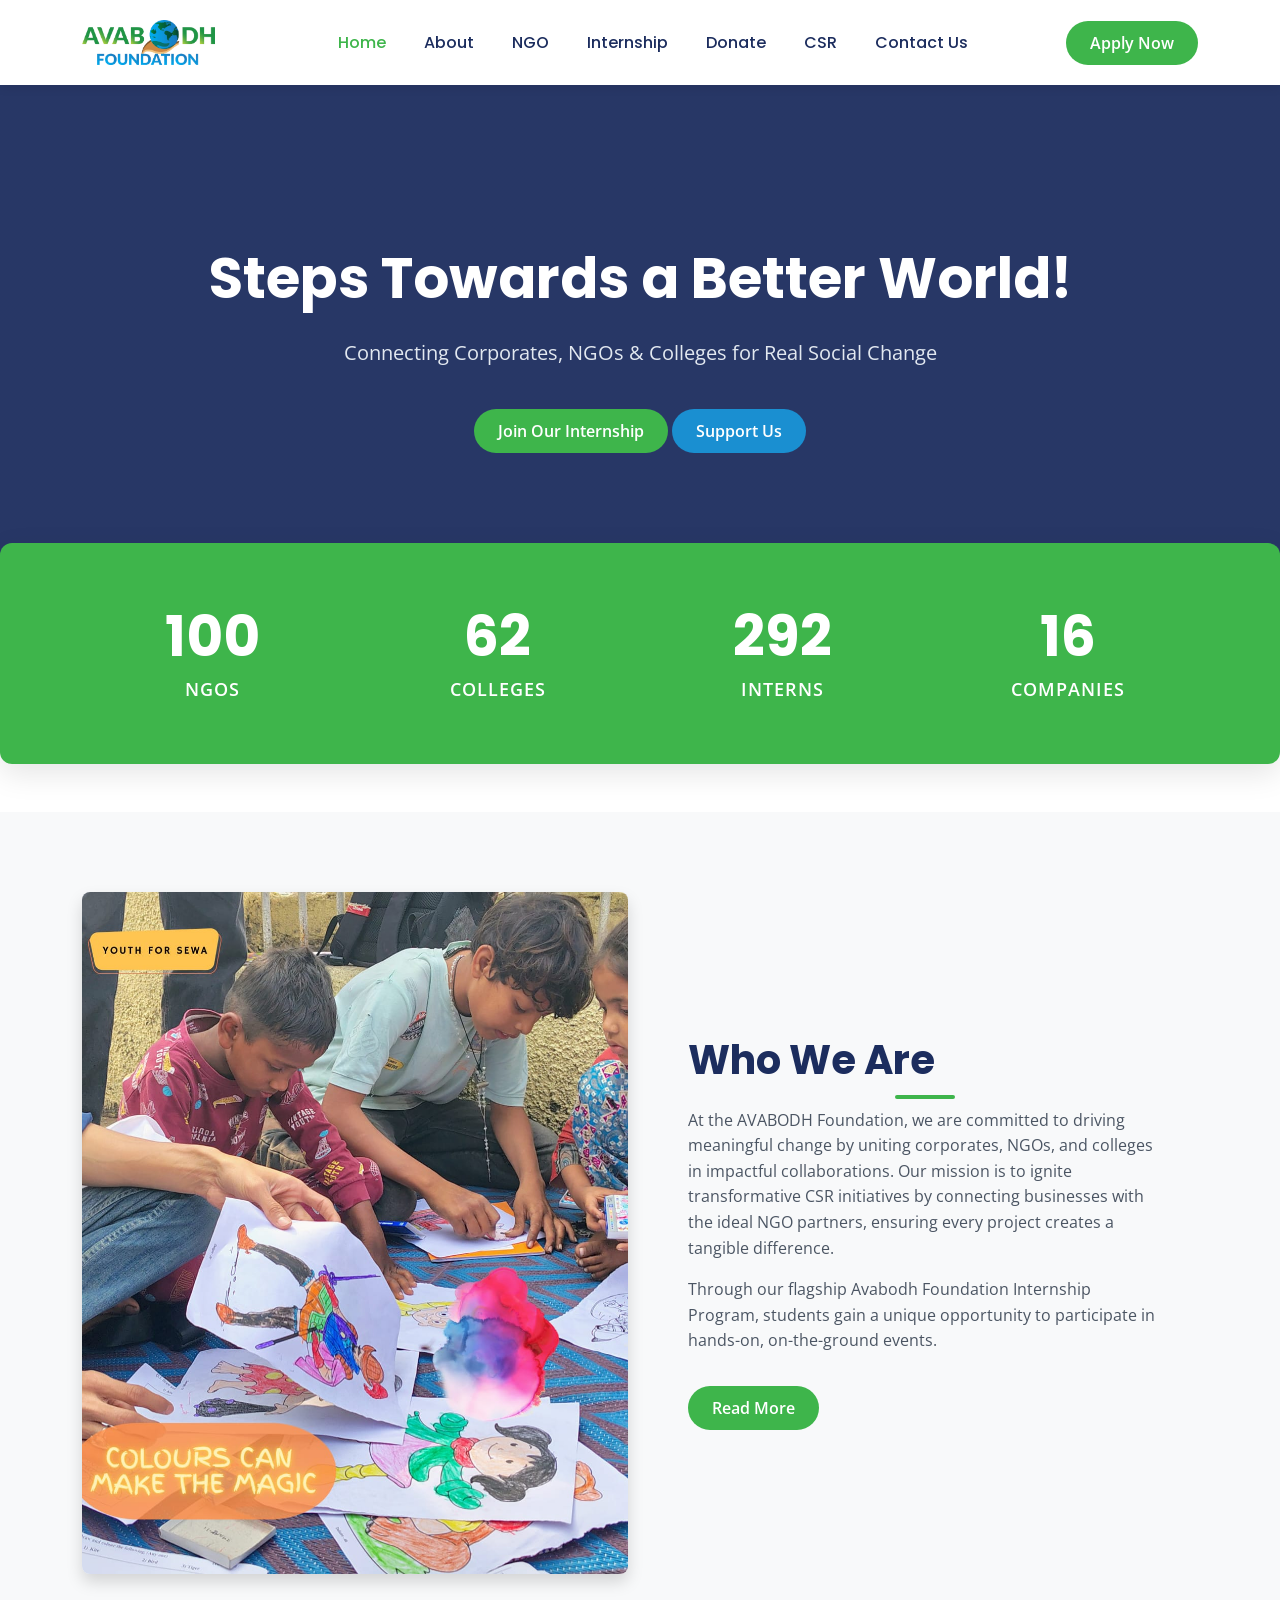
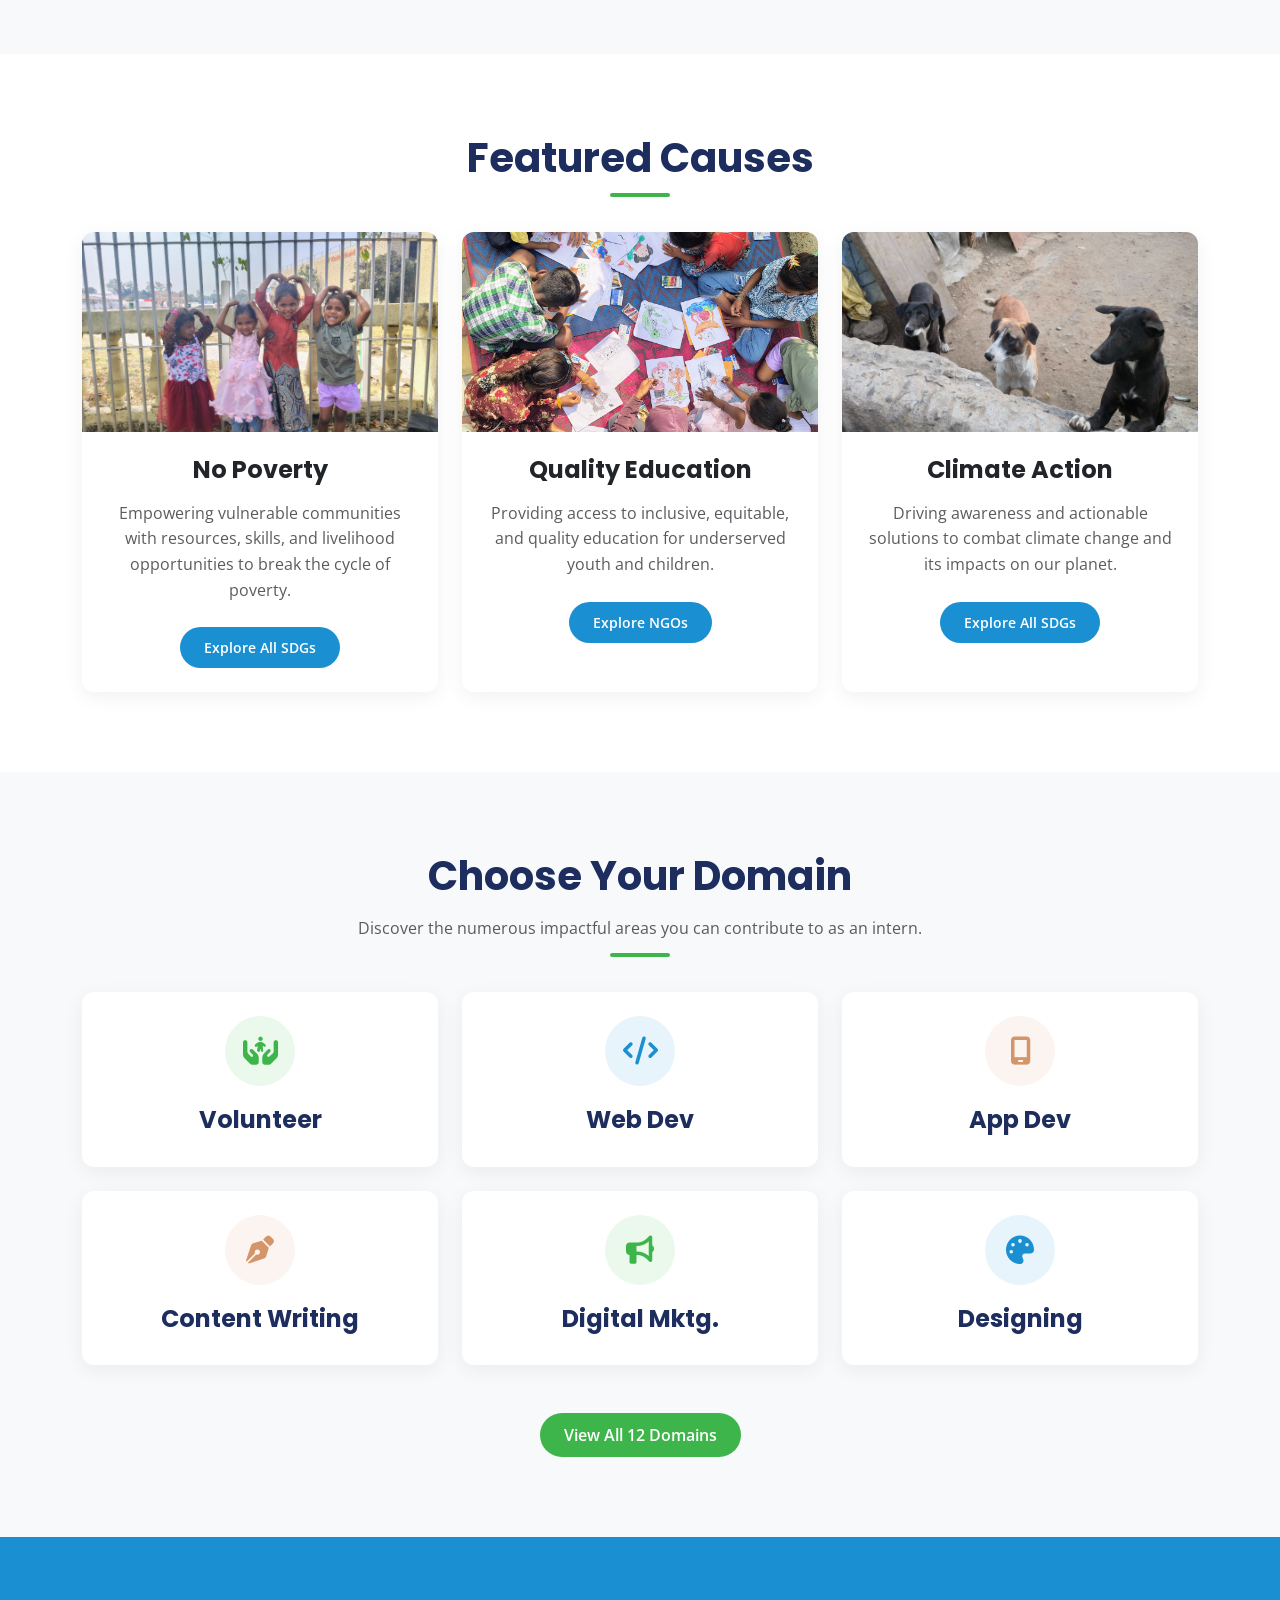
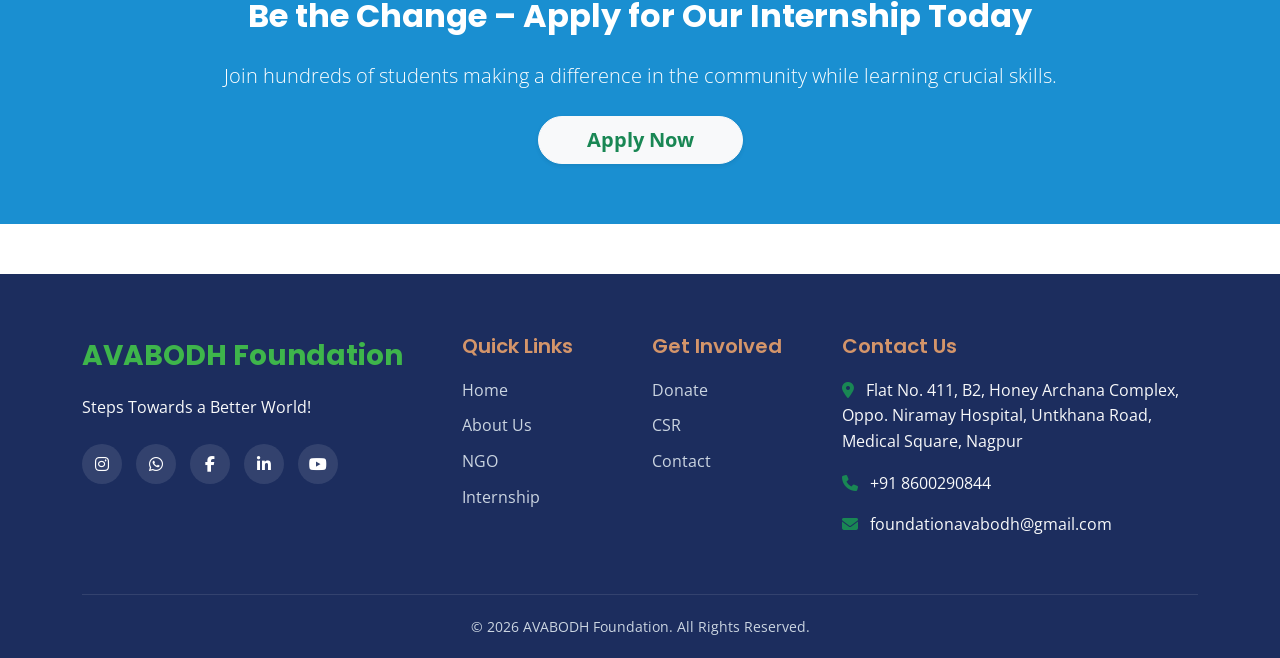
==== commit 802e5cf6: "Update index.html" ====
--- a/index.html
+++ b/index.html
@@ -29,7 +29,7 @@
                 <ul class="navbar-nav mx-auto mb-2 mb-lg-0">
                     <li class="nav-item"><a class="nav-link active" href="index.html">Home</a></li>
                     <li class="nav-item"><a class="nav-link" href="about.html">About</a></li>
-                    <li class="nav-item"><a class="nav-link" href="NGO.html">NGO</a></li>
+                    <li class="nav-item"><a class="nav-link" href="causes.html">NGO</a></li>
                     <li class="nav-item"><a class="nav-link" href="internship.html">Internship</a></li>
                     <li class="nav-item"><a class="nav-link" href="donate.html">Donate</a></li>
                     <li class="nav-item"><a class="nav-link" href="csr.html">CSR</a></li>
@@ -248,7 +248,7 @@
                     <ul>
                         <li><a href="index.html">Home</a></li>
                         <li><a href="about.html">About Us</a></li>
-                        <li><a href="NGO.html">NGO</a></li>
+                        <li><a href="causes.html">NGO</a></li>
                         <li><a href="internship.html">Internship</a></li>
                     </ul>
                 </div>
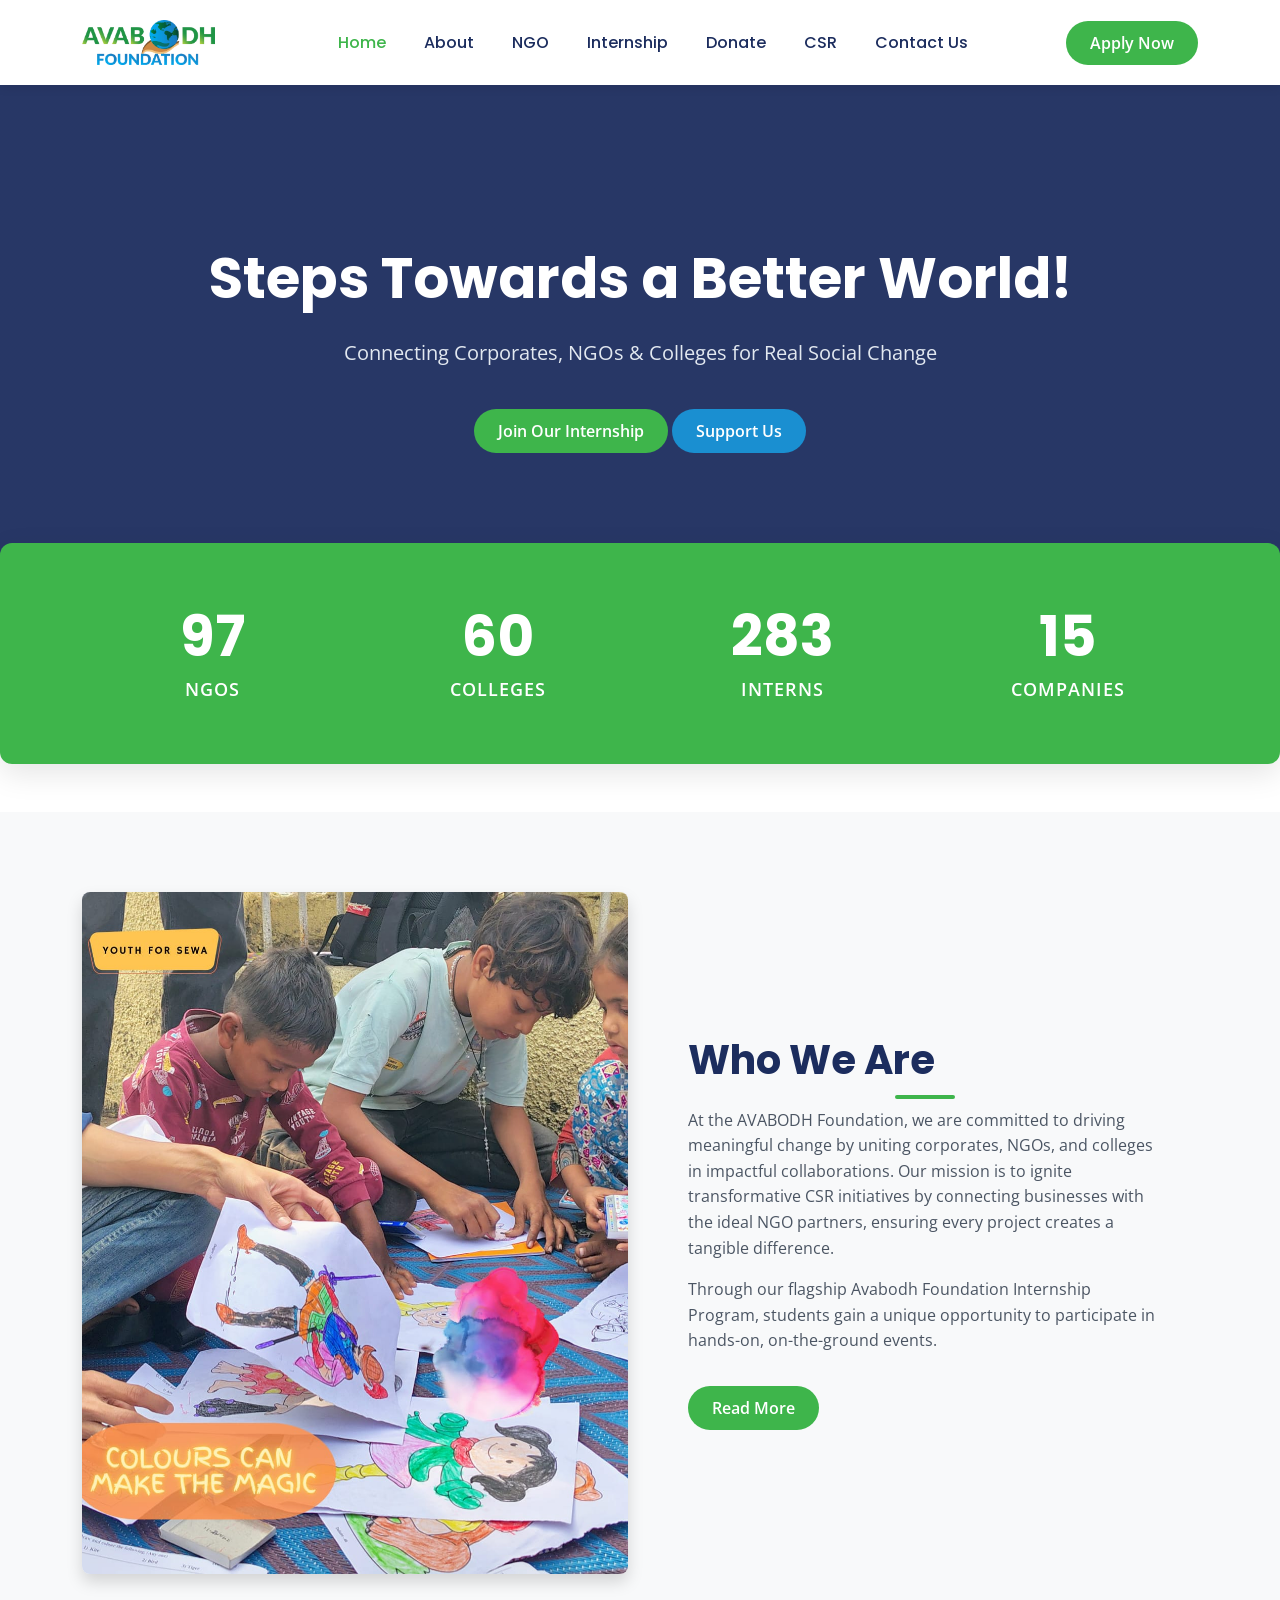
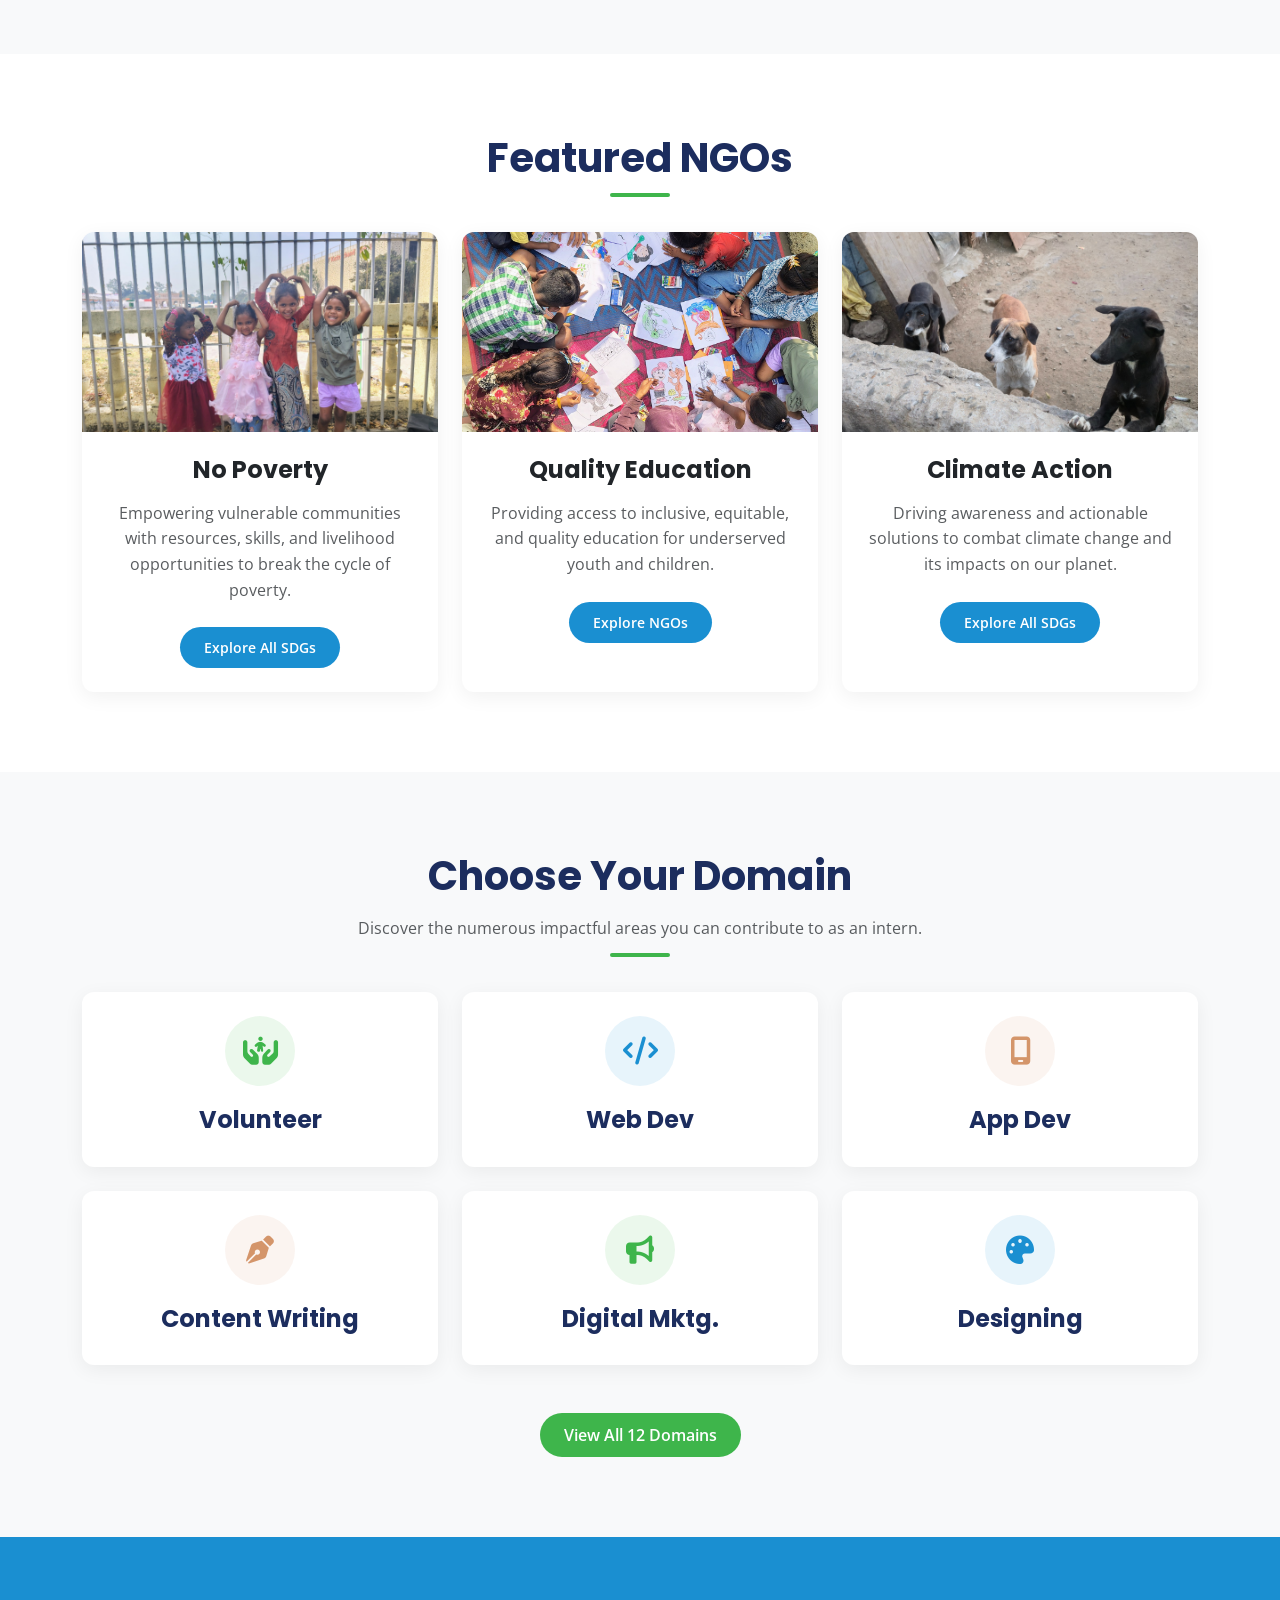
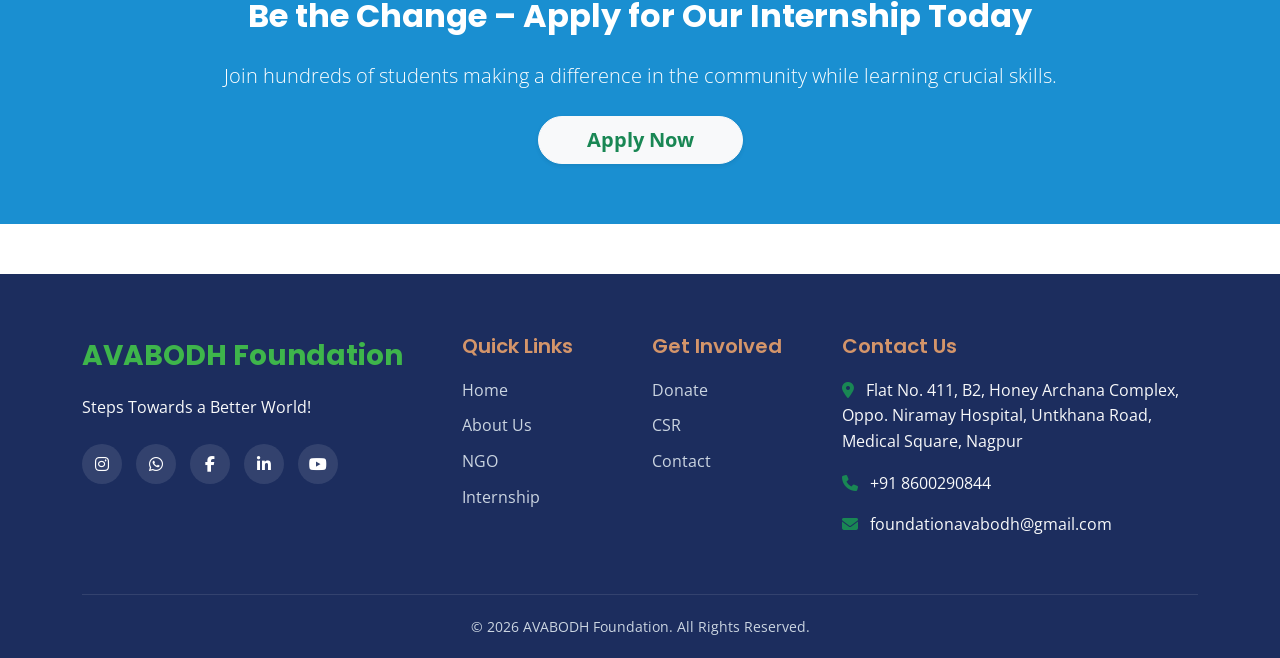
==== commit 67323d0f: "Update index.html" ====
--- a/index.html
+++ b/index.html
@@ -125,7 +125,7 @@
     <section class="section-padding">
         <div class="container">
             <div class="section-title">
-                <h2>Featured Causes</h2>
+                <h2>Featured NGOs</h2>
             </div>
             <div class="row g-4">
                 <div class="col-lg-4 col-md-6">
@@ -148,7 +148,7 @@
                         <div class="card-body p-4 text-center">
                             <h4 class="card-title fw-bold mb-3">Quality Education</h4>
                             <p class="card-text text-muted mb-4">Providing access to inclusive, equitable, and quality education for underserved youth and children.</p>
-                            <a href="NGO.html" class="btn btn-secondary-custom btn-sm">Explore NGOs</a>
+                            <a href="causes.html" class="btn btn-secondary-custom btn-sm">Explore NGOs</a>
                         </div>
                     </div>
                 </div>
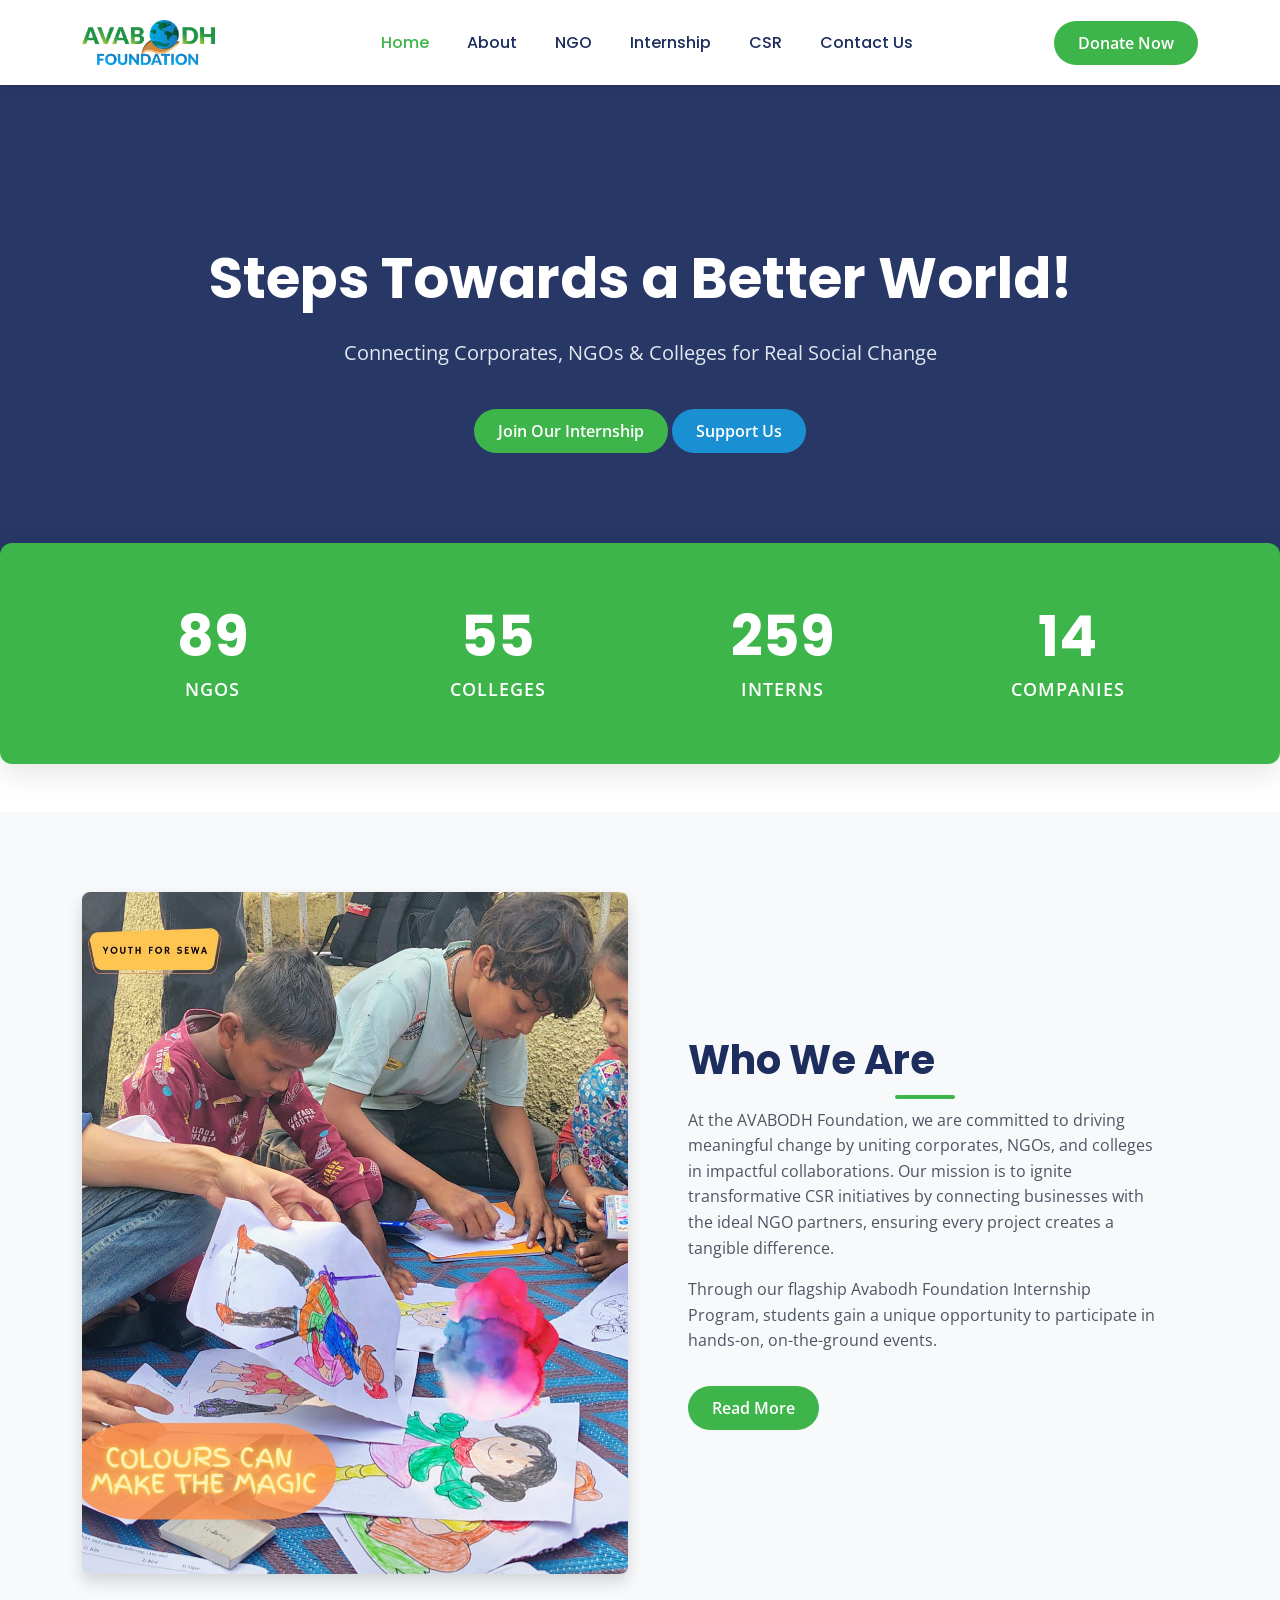
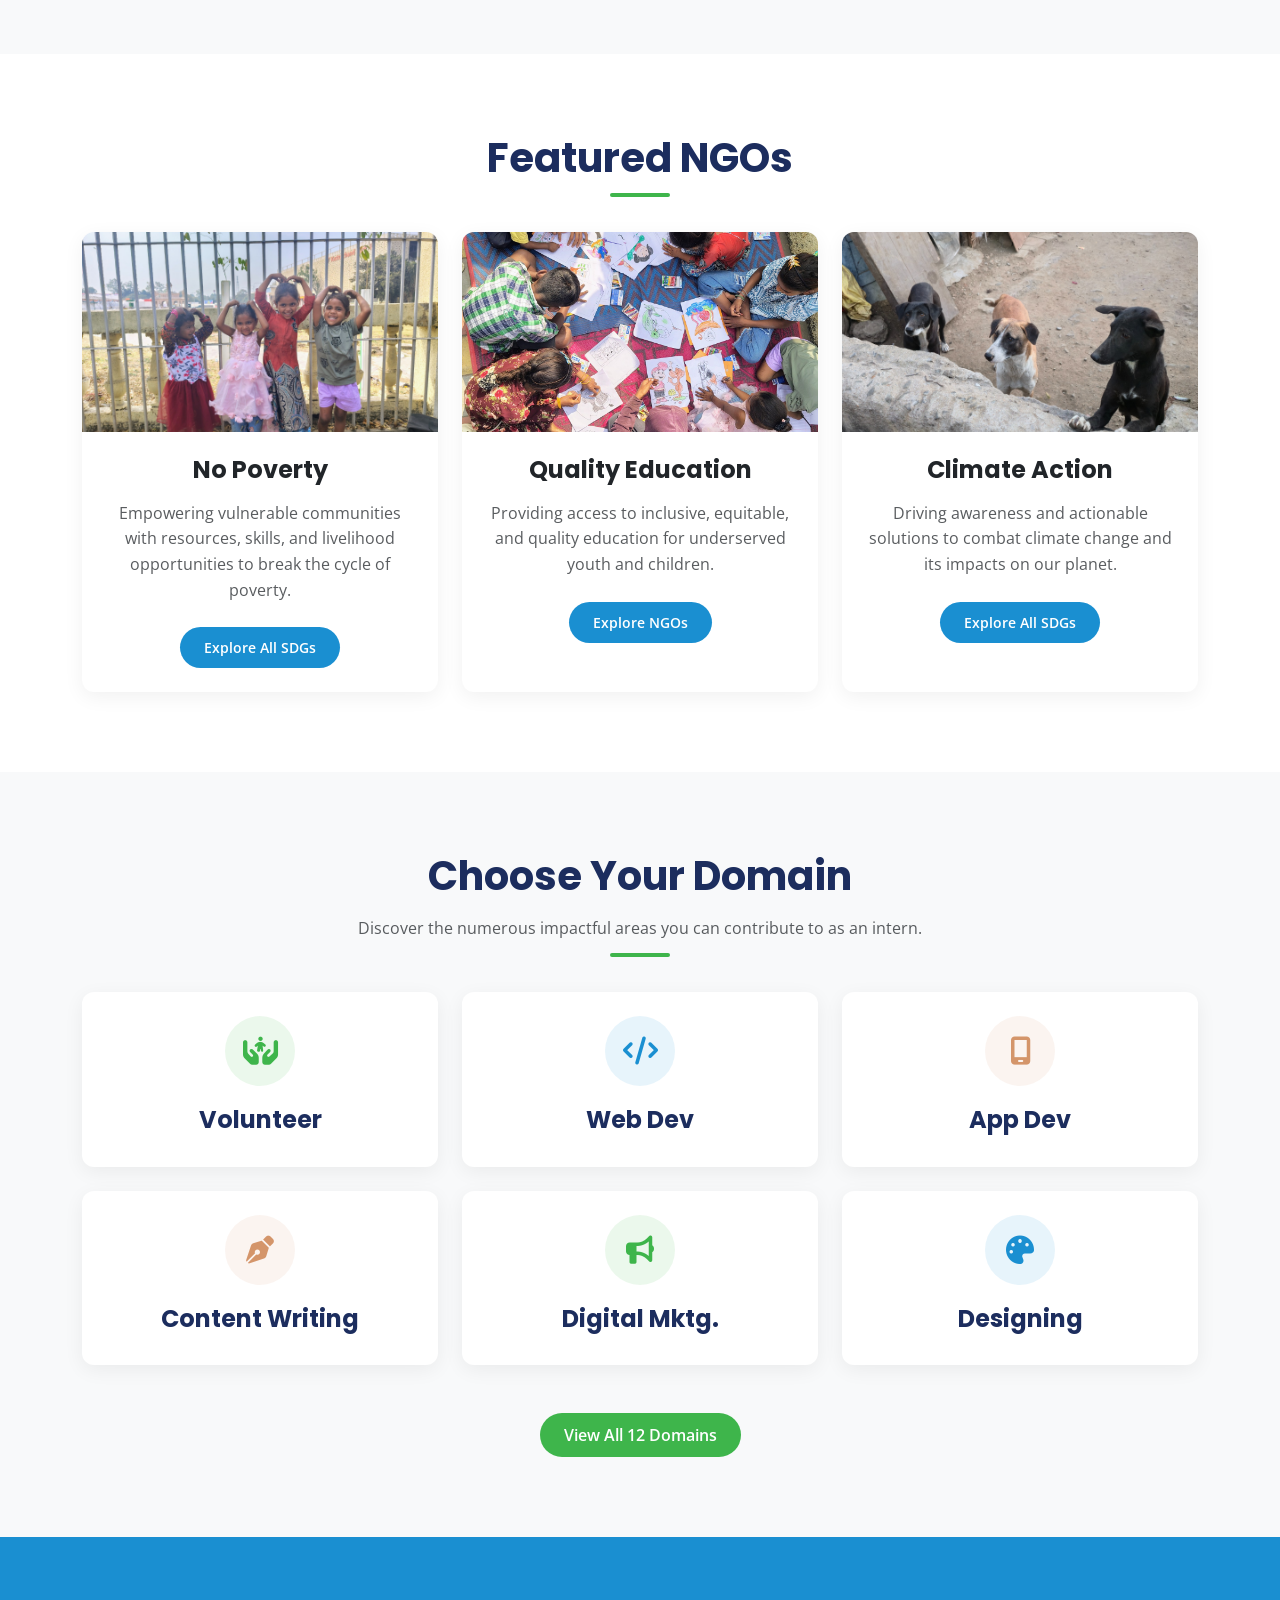
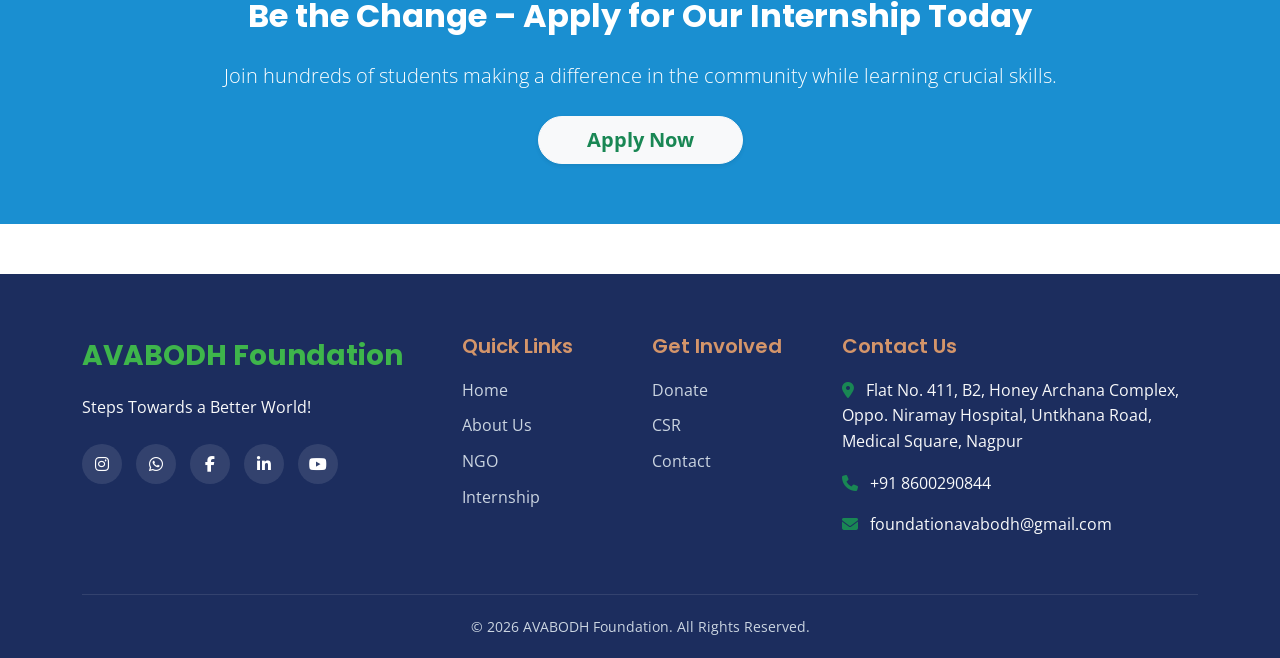
==== commit 0e5b50f5: "Update index.html" ====
--- a/index.html
+++ b/index.html
@@ -31,11 +31,10 @@
                     <li class="nav-item"><a class="nav-link" href="about.html">About</a></li>
                     <li class="nav-item"><a class="nav-link" href="causes.html">NGO</a></li>
                     <li class="nav-item"><a class="nav-link" href="internship.html">Internship</a></li>
-                    <li class="nav-item"><a class="nav-link" href="donate.html">Donate</a></li>
                     <li class="nav-item"><a class="nav-link" href="csr.html">CSR</a></li>
                     <li class="nav-item"><a class="nav-link" href="contact.html">Contact Us</a></li>
                 </ul>
-                <a href="internship.html" class="btn btn-primary-custom">Apply Now</a>
+                <a href="donate.html" class="btn btn-primary-custom">Donate Now</a>
             </div>
         </div>
     </nav>
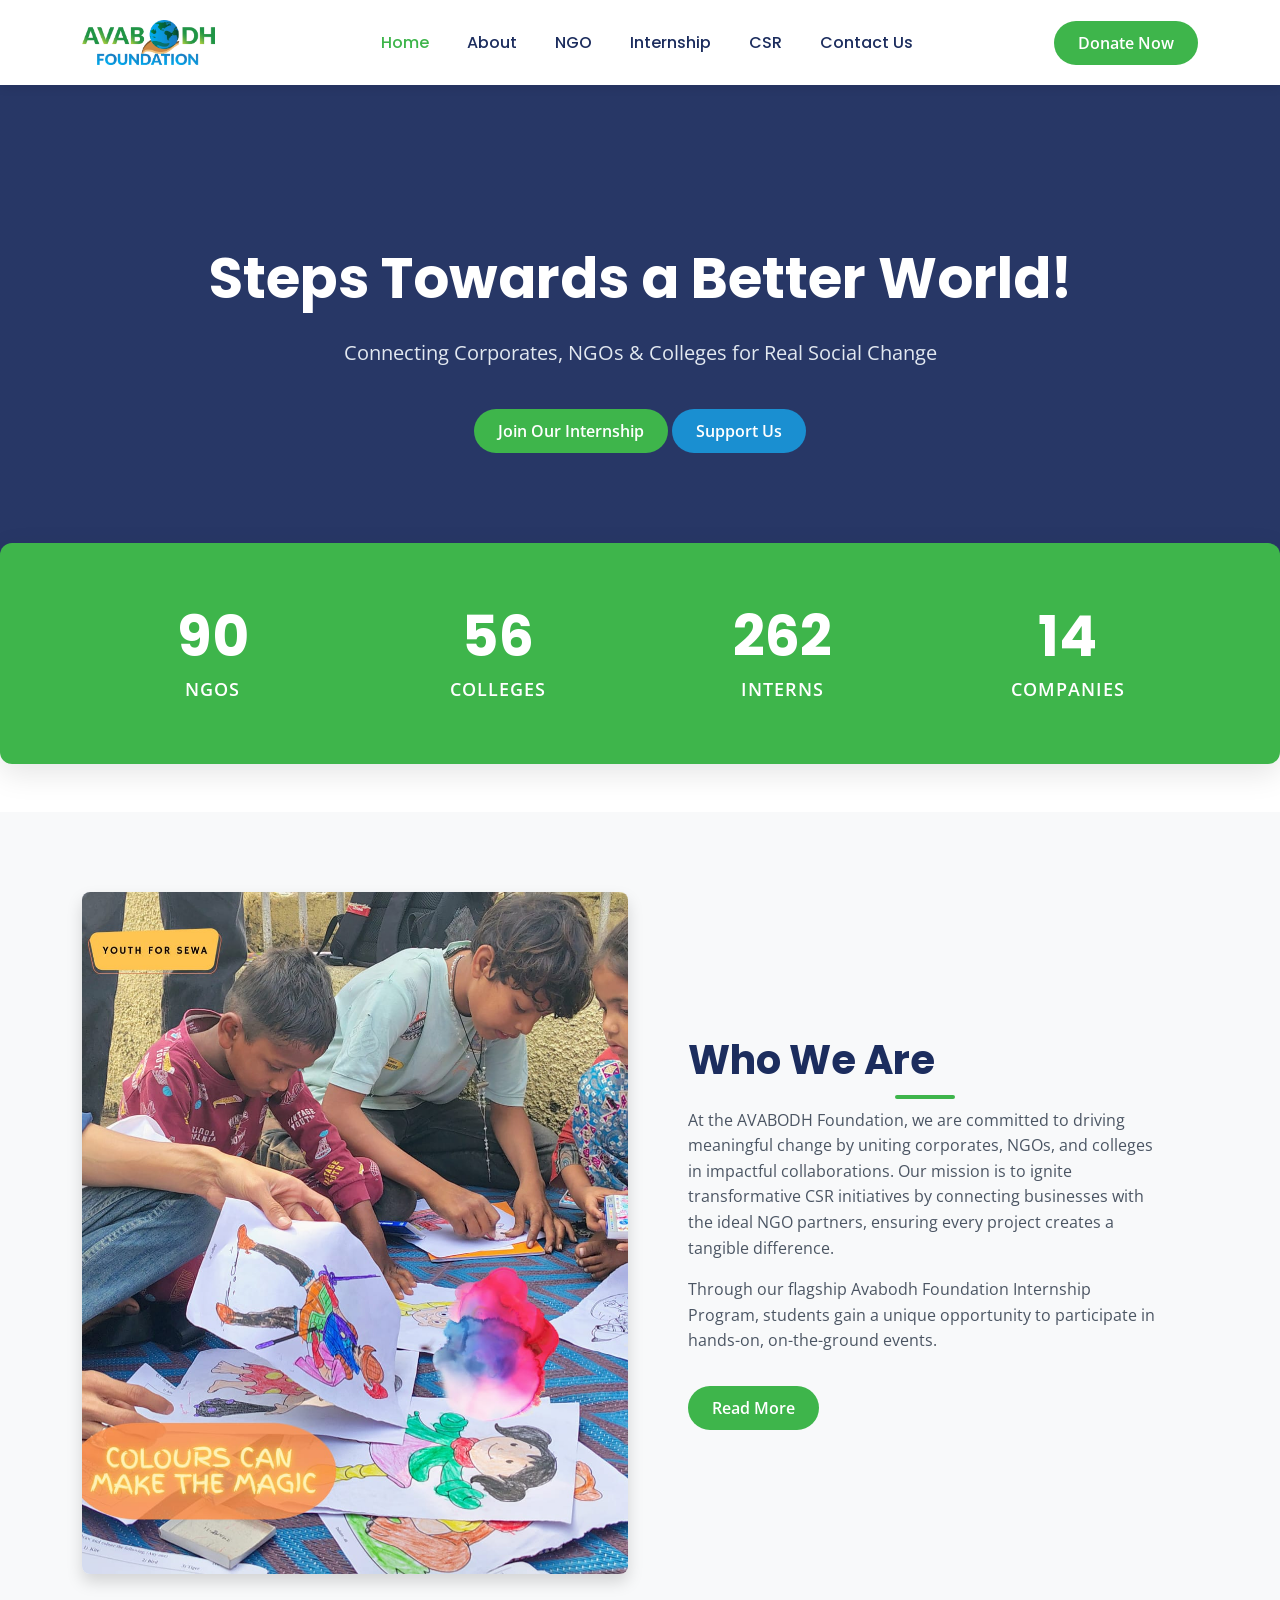
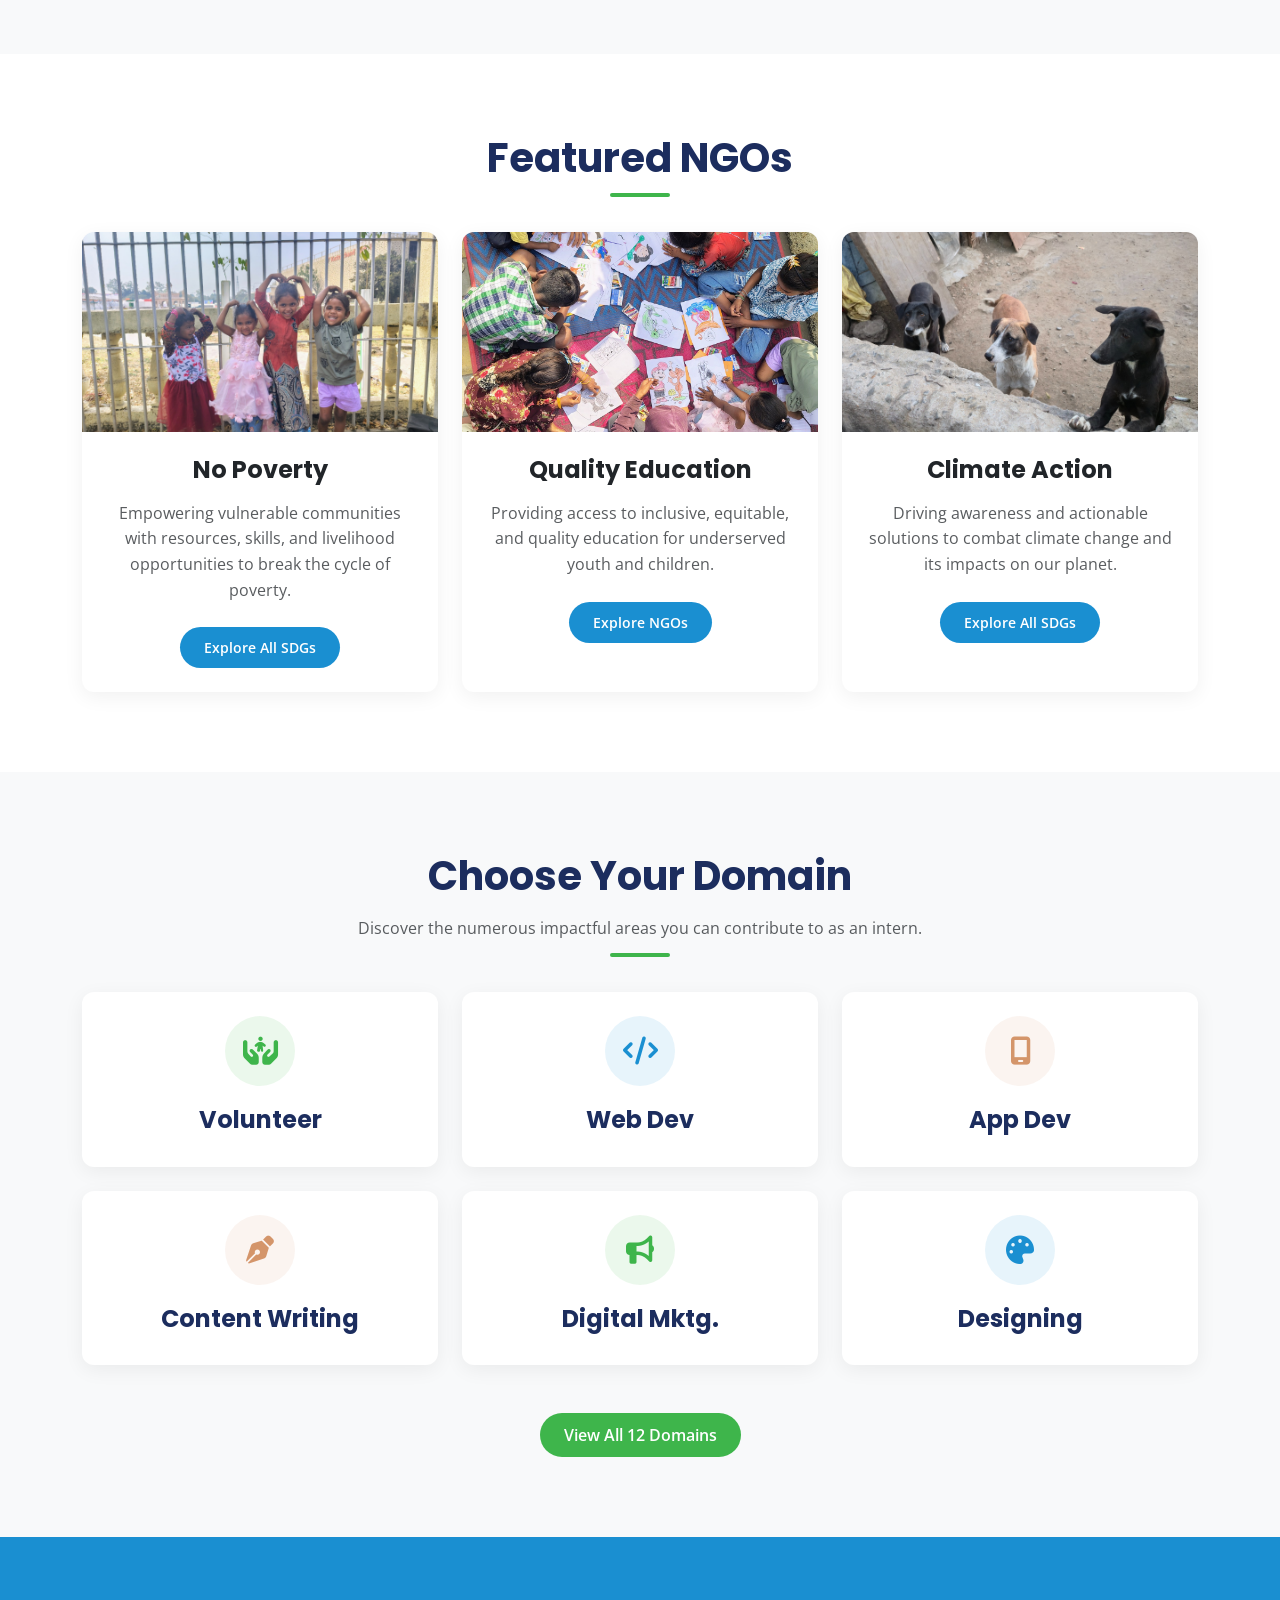
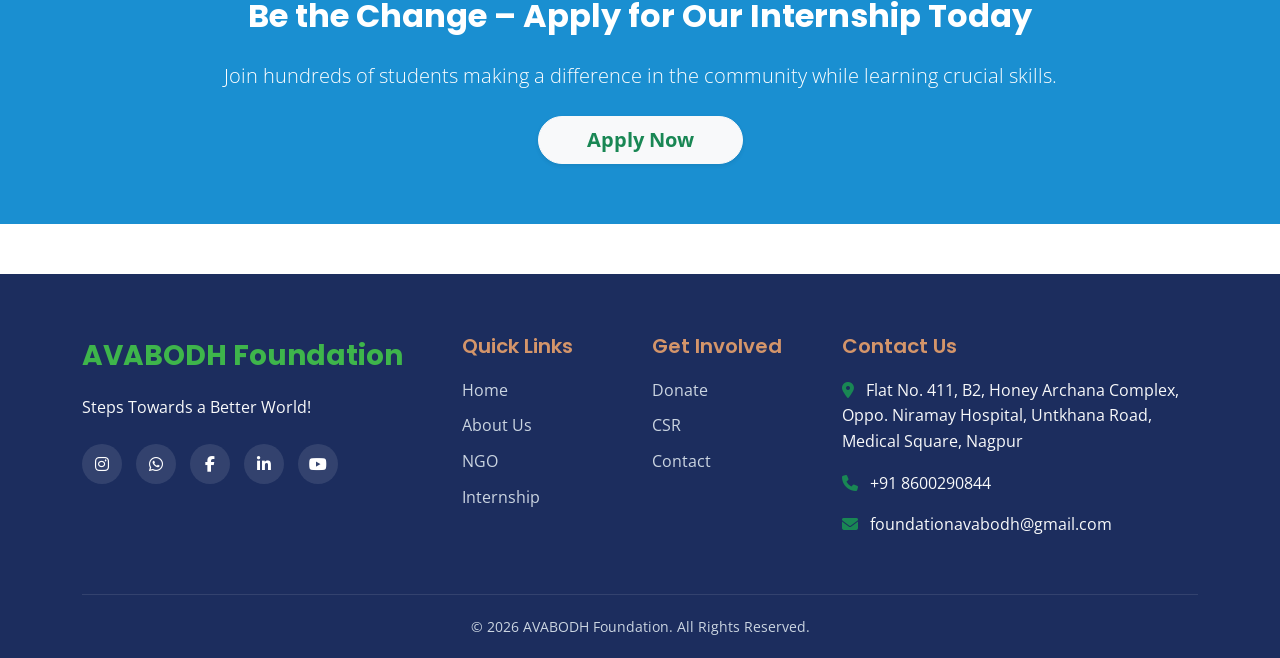
==== commit 2d5b732c: "Update index.html" ====
--- a/index.html
+++ b/index.html
@@ -55,8 +55,8 @@
     <h1>Steps Towards a Better World!</h1>
     <p>Connecting Corporates, NGOs & Colleges for Real Social Change</p>
 
-    <a href="#" class="btn btn-primary-custom">Join Our Internship</a>
-    <a href="#" class="btn btn-secondary-custom">Support Us</a>
+    <a href="internship.html" class="btn btn-primary-custom">Join Our Internship</a>
+    <a href="donate.html" class="btn btn-secondary-custom">Support Us</a>
   </div>
 
 </section>
